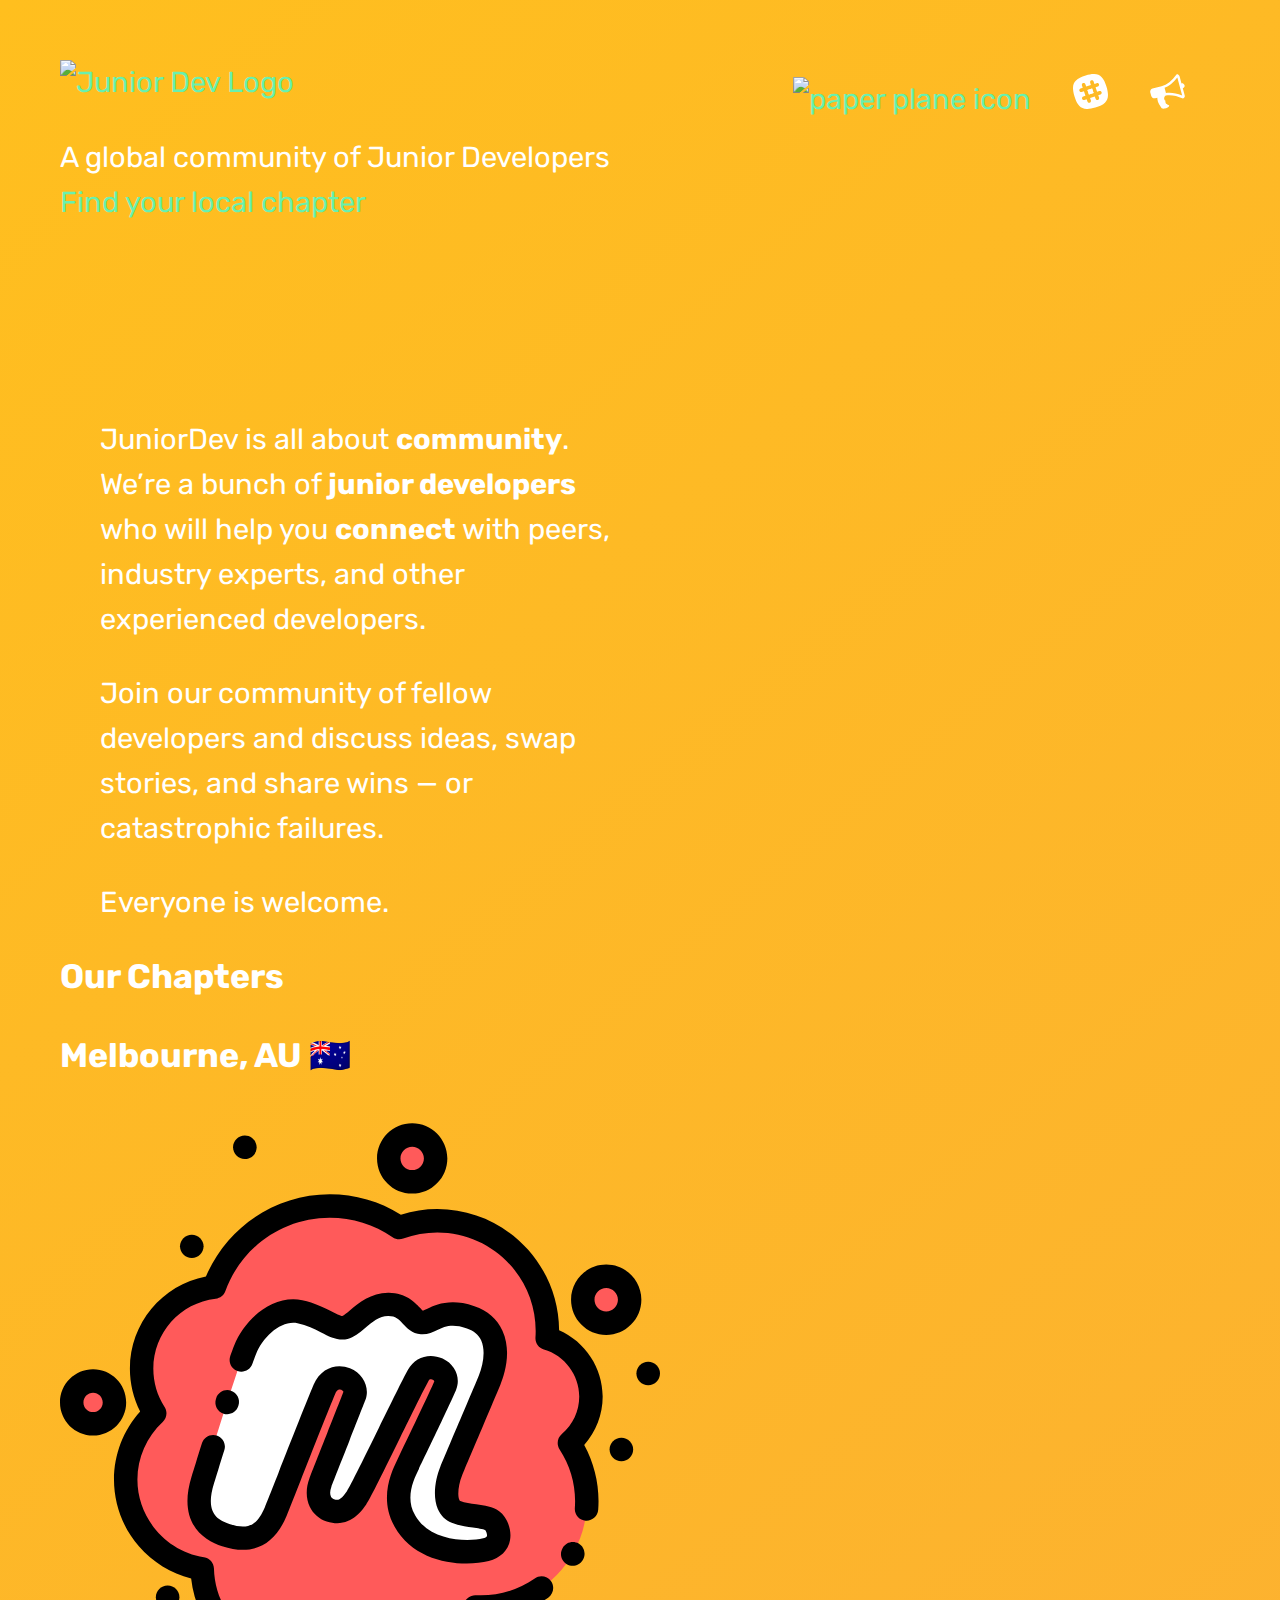
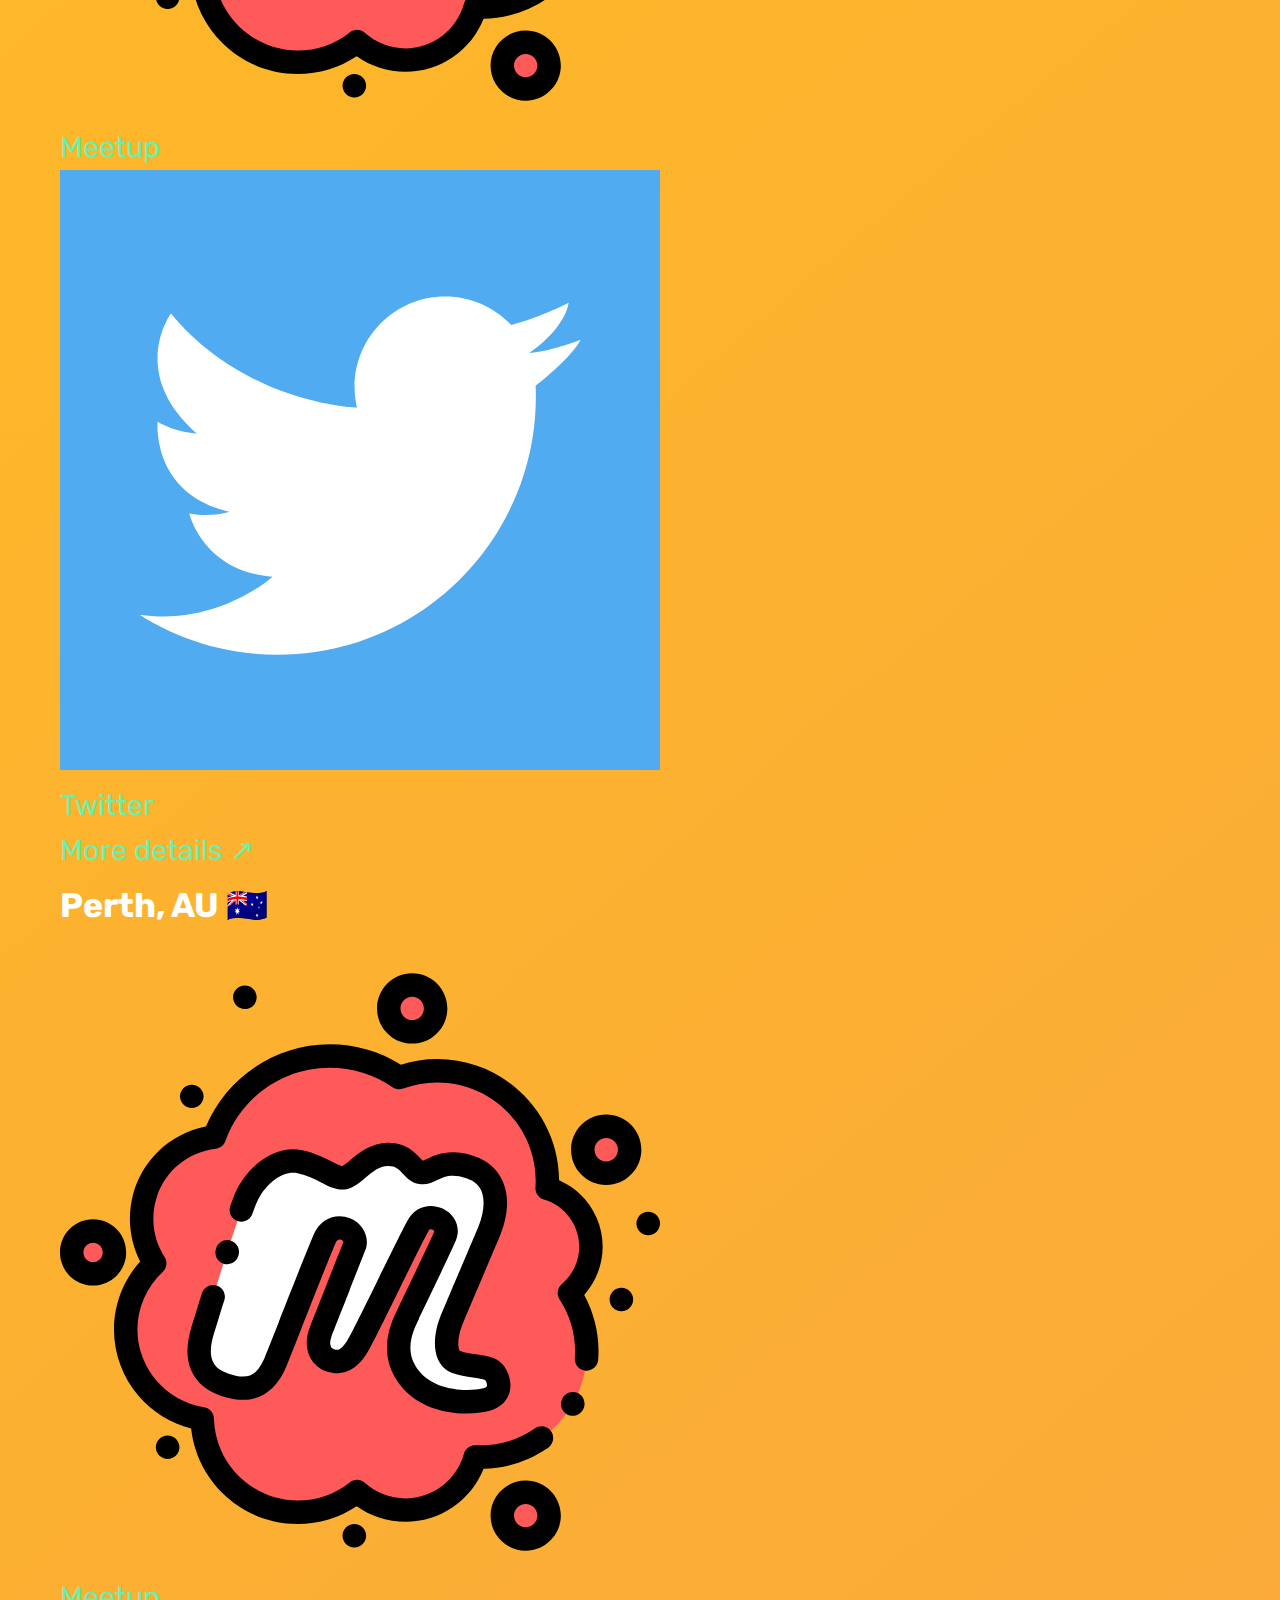
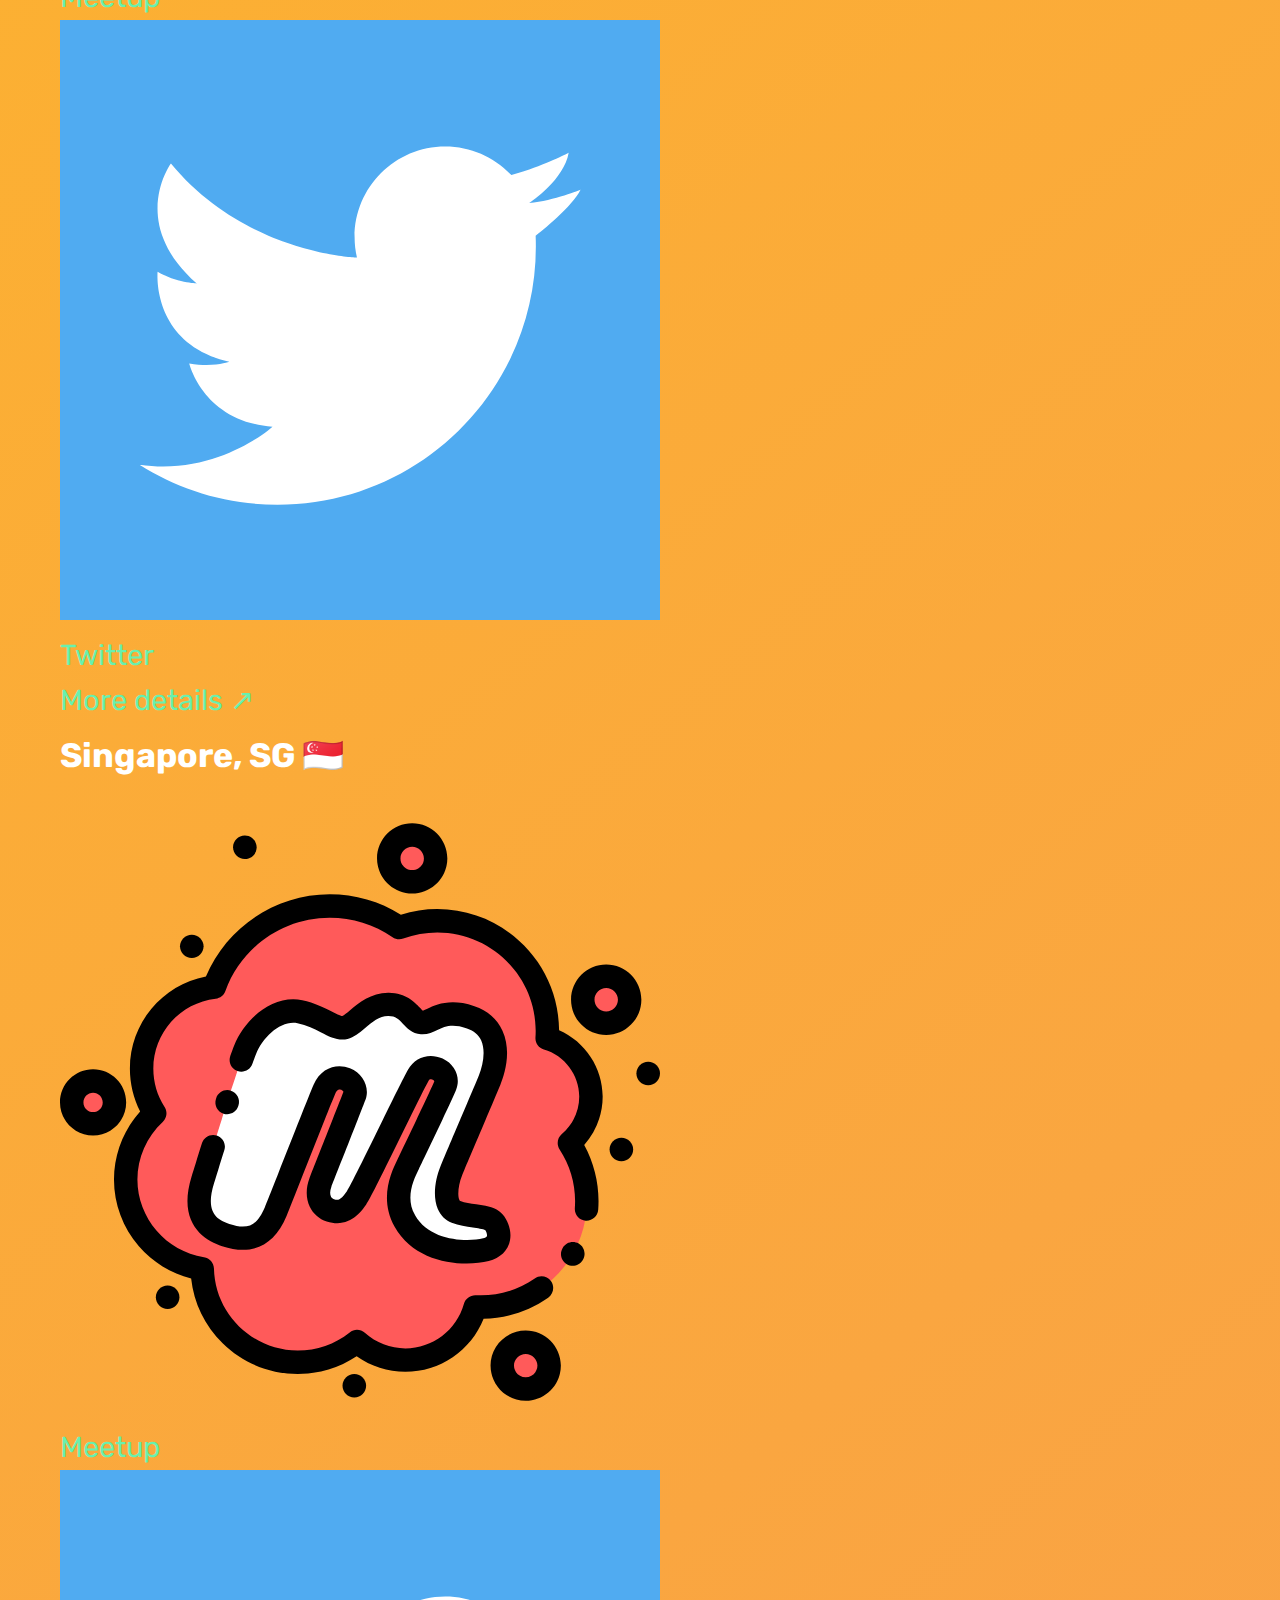
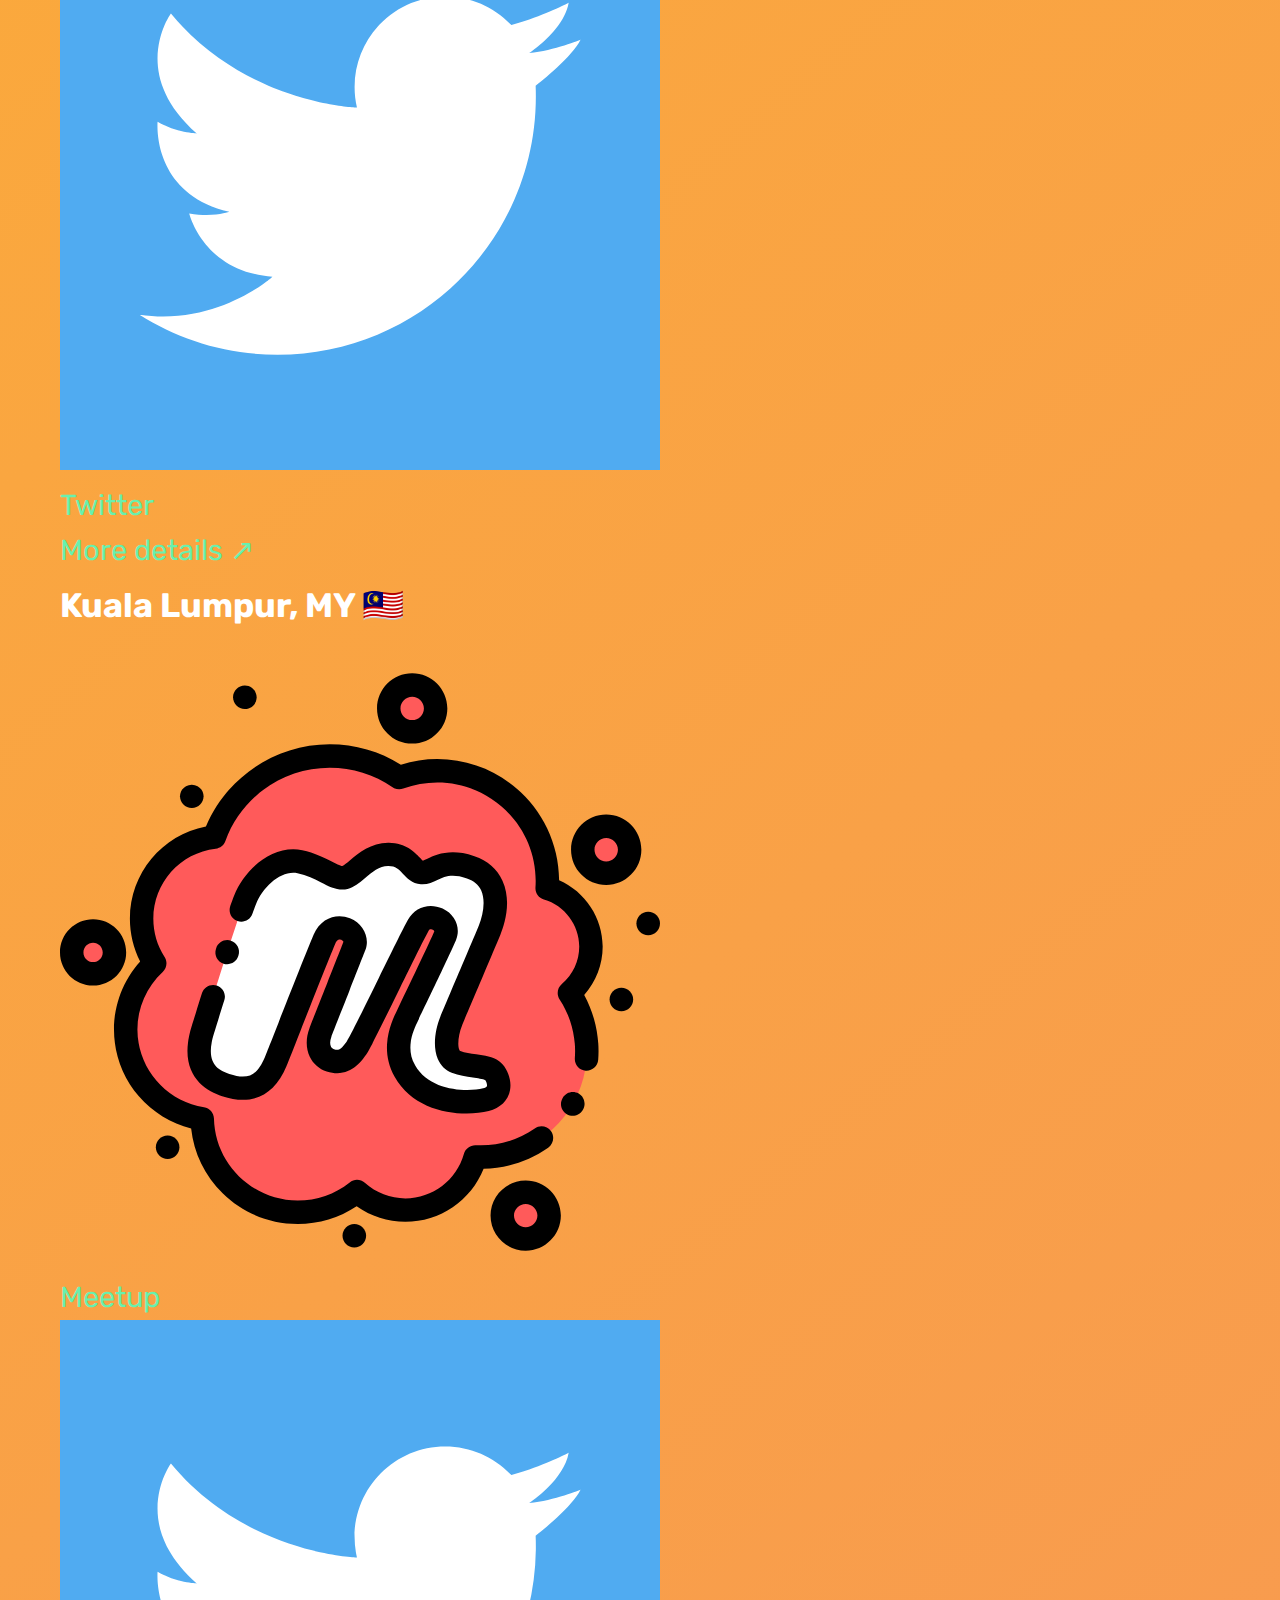
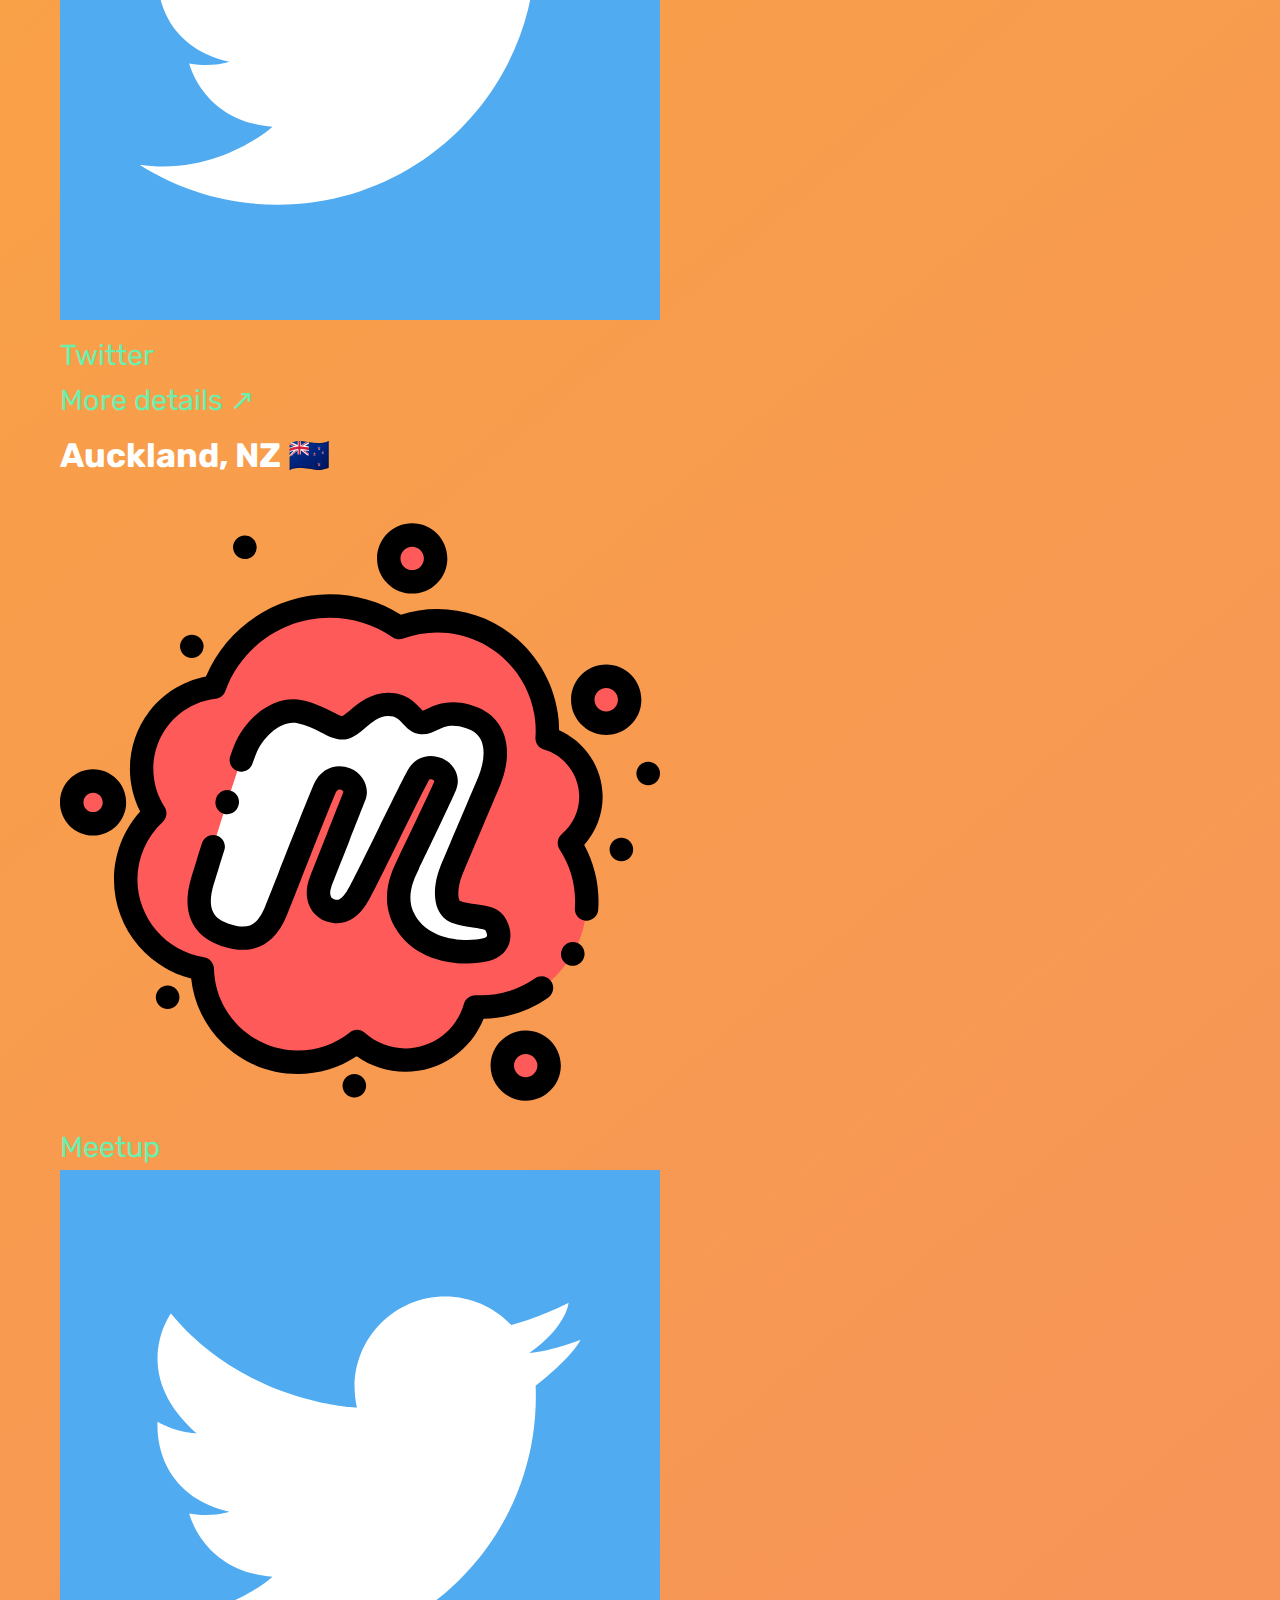
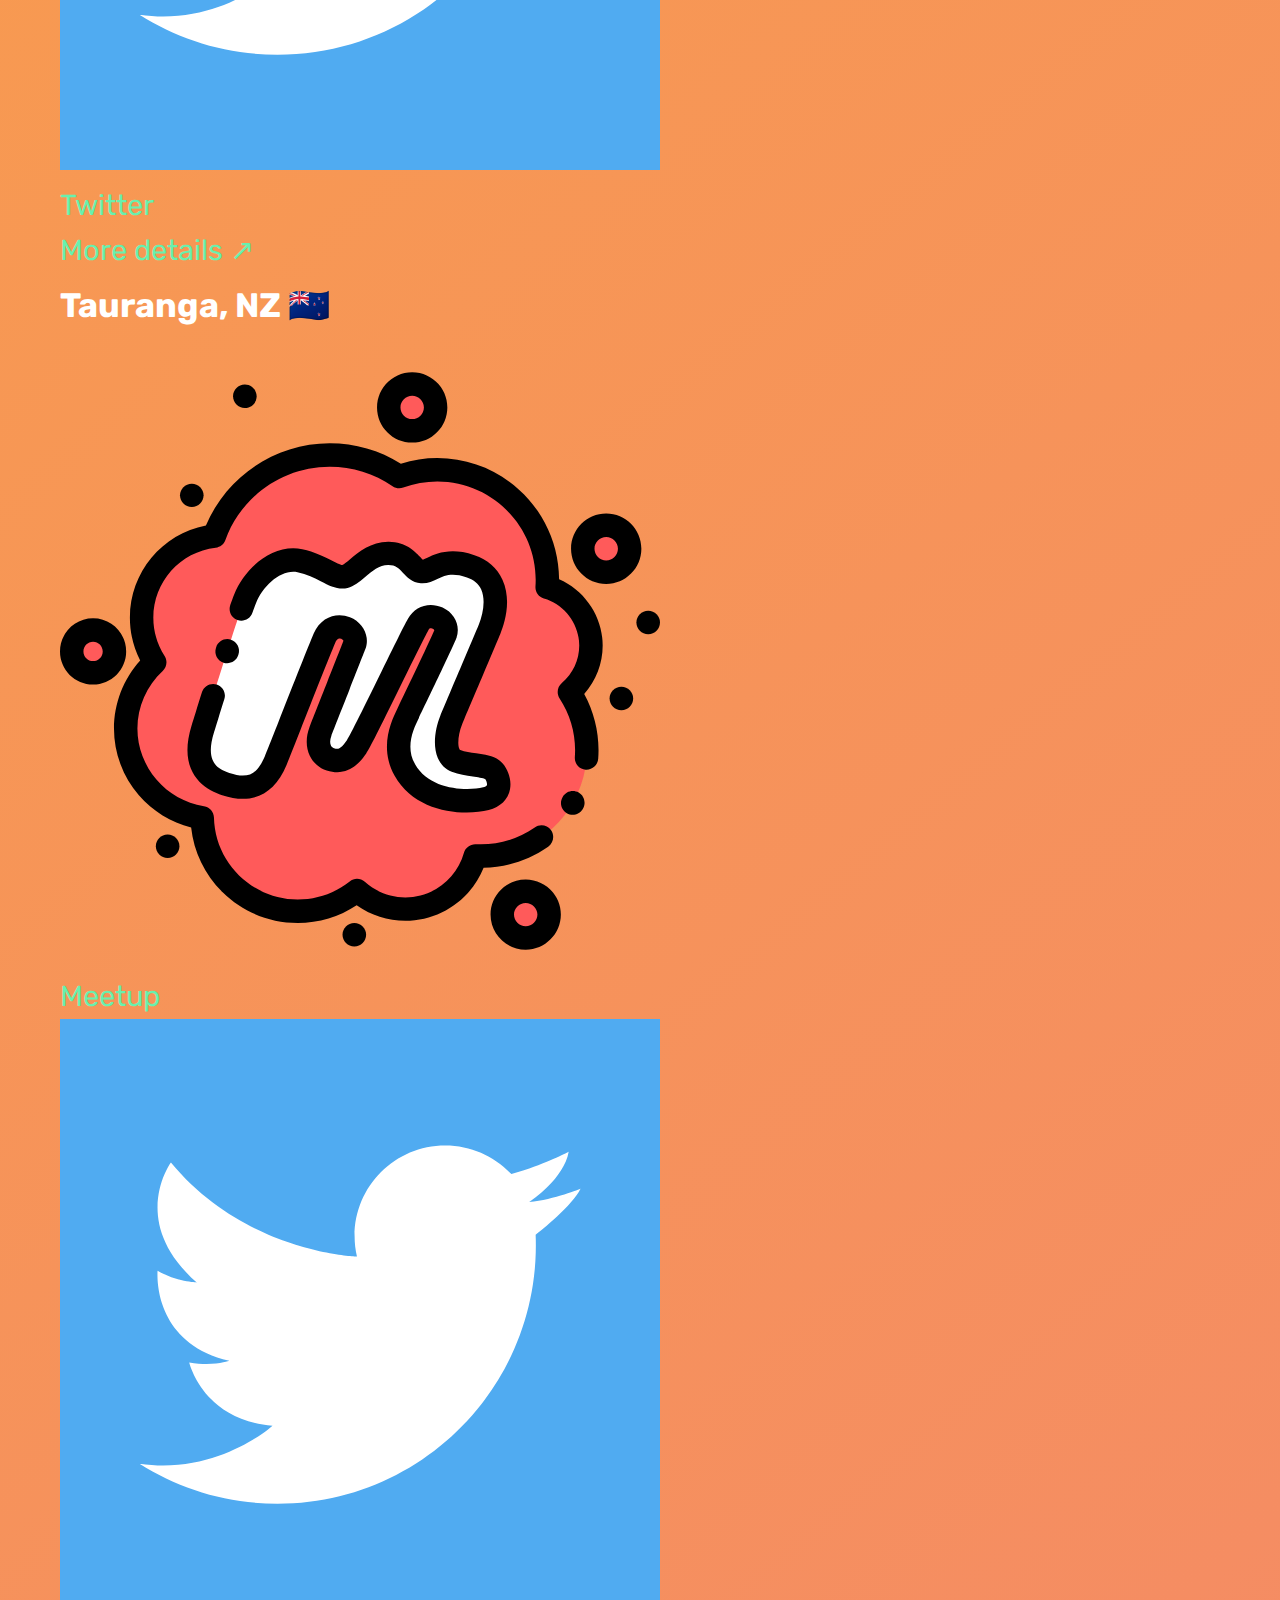
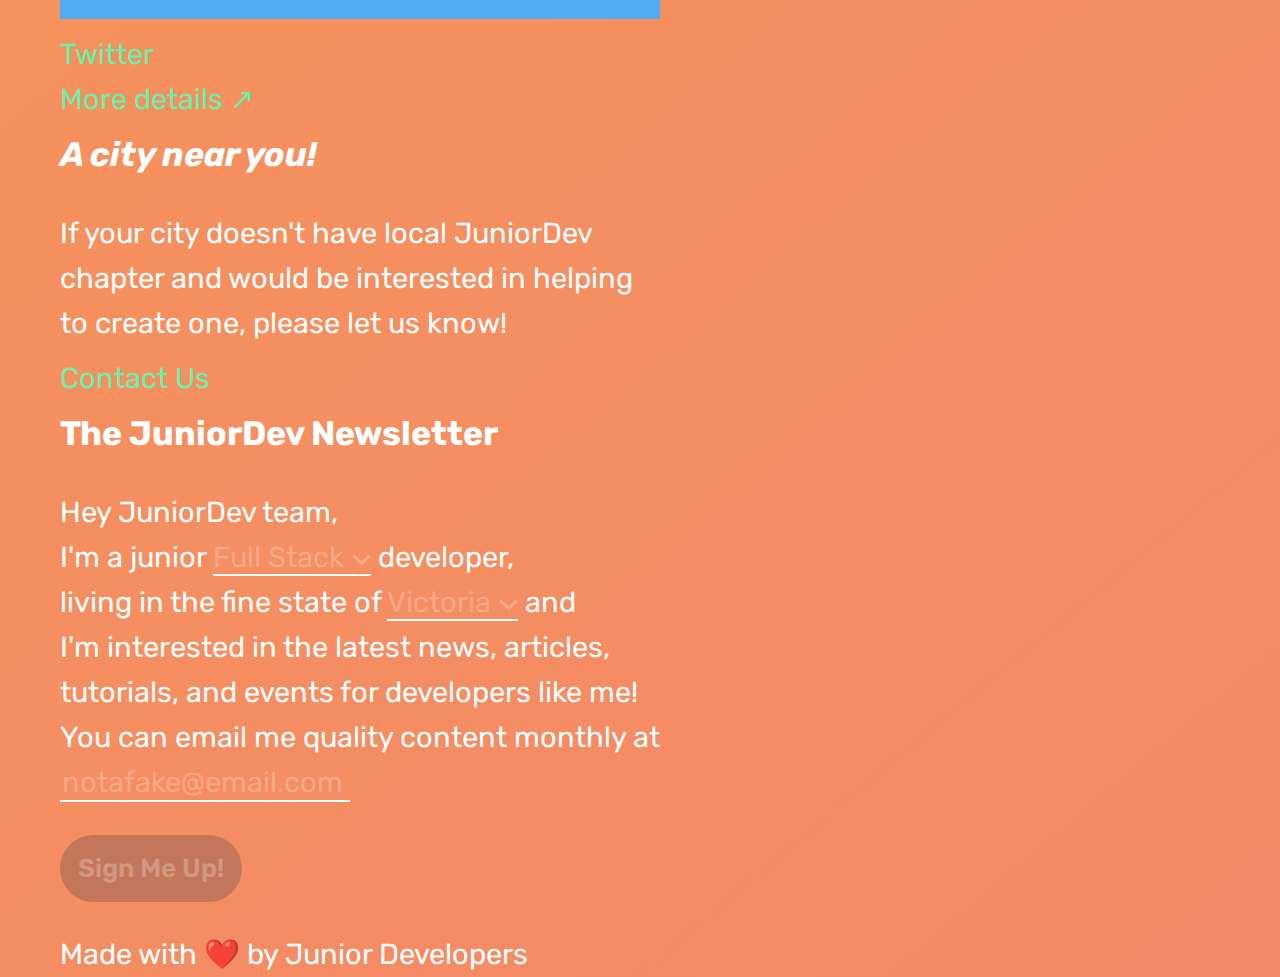
==== index.html @ f5470d18 "Merge pull request #89 from netamateur/master" ====
<!DOCTYPE html>
<html>
  <head>
    <meta charset="utf-8" />
    <title>Junior Dev</title>
    <meta
      content="width=device-width, initial-scale=1.0, maximum-scale=1.0, user-scalable=0"
      name="viewport"
    />
    <link
      rel="stylesheet"
      href="./styles.css"
      media="screen"
      title="no title"
    />
    <script
      src="https://code.jquery.com/jquery-3.1.1.slim.min.js"
      integrity="sha256-/SIrNqv8h6QGKDuNoLGA4iret+kyesCkHGzVUUV0shc="
      crossorigin="anonymous"
    ></script>
    <link
      href="https://fonts.googleapis.com/css?family=Rubik"
      rel="stylesheet"
    />
    <link rel="icon" href="images/favicon.png" />
  </head>

  <body>
    <button class="hamburger" type="button">
      <span class="hamburgerBox">
        <span class="hamburgerInner"></span>
      </span>
    </button>
    <div class="navBackground"></div>

    <nav>
      <ul>
        <li>
          <a href="#newsletter"
            ><img
              class="navIcon"
              id="newsletterIcon"
              src="images/plane.svg"
              alt="paper plane icon"
            /><span class="navText">Sign up to our Newsletter</span></a
          >
        </li>
        <li>
          <a href="http://juniordevcommunity.herokuapp.com" target="_blank"
            ><img
              class="navIcon"
              id="slackIcon"
              src="images/slack.svg"
              alt="slack icon"
            /><span class="navText">Join our Slack</span></a
          >
        </li>
        <li>
          <a href="http://bit.ly/JDSpeakers" target="_blank"
            ><img
              class="navIcon"
              id="speakerIcon"
              src="images/speaker-v2.svg"
              alt="speaker icon"
            /><span class="navText">Become a Speaker</span></a
          >
        </li>
      </ul>
    </nav>

    <div class="container">
      <a href="/index.html">
        <img id="jd-logo" src="images/logo_primary.svg" alt="Junior Dev Logo" />
      </a>
      <div class="container-content">
        <div class="hero">
          <div class="hero-item">
            <div class="highlight">
              <span>A global community of Junior Developers</span>
            </div>
            <a class="button" href="#chapters">Find your local chapter</a>
          </div>
          <div class="hero-item">
            <div class="embed-container">
              <iframe
                src="https://www.youtube.com/embed/CYsR783h2I0"
                frameborder="0"
                allow="accelerometer; autoplay; encrypted-media; gyroscope; picture-in-picture"
                allowfullscreen
              ></iframe>
            </div>
          </div>
        </div>
        <div class="quote">
          <blockquote>
            JuniorDev is all about <b>community</b>. We’re a bunch of
            <b>junior developers</b> who will help you <b>connect</b> with
            peers, industry experts, and other experienced developers.
          </blockquote>
          <blockquote>
            Join our community of fellow developers and discuss ideas, swap
            stories, and share wins — or catastrophic failures.
          </blockquote>
          <blockquote>Everyone is welcome.</blockquote>
        </div>
        <h3 id="chapters">Our Chapters</h3>
        <div class="cards">
          <div class="card">
            <div class="header">
              <h3>Melbourne, AU 🇦🇺</h3>
            </div>
            <div class="links">
              <div>
                <a
                  href="https://www.meetup.com/en-AU/Junior-Developers-Melbourne"
                  target="_blank"
                  ><img
                    class="icon"
                    src="images/meetup.svg"
                    alt="meetup icon"
                  /><span>Meetup</span></a
                >
              </div>
              <div>
                <a href="https://twitter.com/juniordev_io" target="_blank"
                  ><img
                    class="icon"
                    src="images/twitter.svg"
                    alt="twitter icon"
                  /><span>Twitter</span></a
                >
              </div>
            </div>
            <div class="footer">
              <a href="https://www.meetup.com/en-AU/Junior-Developers-Melbourne"
                ><span>More details &#8599;</span></a
              >
            </div>
          </div>
          <div class="card">
            <div class="header">
              <h3>Perth, AU 🇦🇺</h3>
            </div>
            <div class="links">
              <div>
                <a
                  href="https://www.meetup.com/en-AU/Junior-Developers-Perth/"
                  target="_blank"
                  ><img
                    class="icon"
                    src="images/meetup.svg"
                    alt="meetup icon"
                  /><span>Meetup</span></a
                >
              </div>
              <div>
                <a href="https://twitter.com/juniordev_io" target="_blank"
                  ><img
                    class="icon"
                    src="images/twitter.svg"
                    alt="twitter icon"
                  /><span>Twitter</span></a
                >
              </div>
            </div>
            <div class="footer">
              <a href="https://www.meetup.com/en-AU/Junior-Developers-Perth/"
                ><span>More details &#8599;</span></a
              >
            </div>
          </div>

          <div class="card">
            <div class="header">
              <h3>Singapore, SG 🇸🇬</h3>
            </div>
            <div class="links">
              <div>
                <a
                  href="https://www.meetup.com/en-AU/Junior-Developers-Singapore/"
                  target="_blank"
                  ><img
                    class="icon"
                    src="images/meetup.svg"
                    alt="meetup icon"
                  /><span>Meetup</span></a
                >
              </div>
              <div>
                <a href="https://twitter.com/juniordevsg" target="_blank"
                  ><img
                    class="icon"
                    src="images/twitter.svg"
                    alt="twitter icon"
                  /><span>Twitter</span></a
                >
              </div>
            </div>
            <div class="footer">
              <a href="https://juniordev.sg"
                ><span>More details &#8599;</span></a
              >
            </div>
          </div>
          <div class="card">
            <div class="header">
              <h3>Kuala Lumpur, MY 🇲🇾</h3>
            </div>
            <div class="links">
              <div>
                <a
                  href="https://www.meetup.com/en-AU/Junior-Developers-Malaysia/"
                  target="_blank"
                  ><img
                    class="icon"
                    src="images/meetup.svg"
                    alt="meetup icon"
                  /><span>Meetup</span></a
                >
              </div>
              <div>
                <a href="https://twitter.com/juniordevmy" target="_blank"
                  ><img
                    class="icon"
                    src="images/twitter.svg"
                    alt="twitter icon"
                  /><span>Twitter</span></a
                >
              </div>
            </div>
            <div class="footer">
              <a href="https://www.meetup.com/en-AU/Junior-Developers-Malaysia/"
                ><span>More details &#8599;</span></a
              >
            </div>
          </div>
          <div class="card">
            <div class="header">
              <h3>Auckland, NZ 🇳🇿</h3>
            </div>
            <div class="links">
              <div>
                <a
                  href="https://www.meetup.com/en-AU/JuniorDev-Auckland/"
                  target="_blank"
                  ><img
                    class="icon"
                    src="images/meetup.svg"
                    alt="meetup icon"
                  /><span>Meetup</span></a
                >
              </div>
              <div>
                <a href="https://twitter.com/JuniorDevNZ" target="_blank"
                  ><img
                    class="icon"
                    src="images/twitter.svg"
                    alt="twitter icon"
                  /><span>Twitter</span></a
                >
              </div>
            </div>
            <div class="footer">
              <a href="https://www.meetup.com/en-AU/JuniorDev-Auckland/"
                ><span>More details &#8599;</span></a
              >
            </div>
          </div>
          <div class="card">
            <div class="header">
              <h3>Tauranga, NZ 🇳🇿</h3>
            </div>
            <div class="links">
              <div>
                <a
                  href="https://www.meetup.com/en-AU/JuniorDev-Tauranga/"
                  target="_blank"
                  ><img
                    class="icon"
                    src="images/meetup.svg"
                    alt="meetup icon"
                  /><span>Meetup</span></a
                >
              </div>
              <div>
                <a href="https://twitter.com/juniorDevTGA" target="_blank"
                  ><img
                    class="icon"
                    src="images/twitter.svg"
                    alt="twitter icon"
                  /><span>Twitter</span></a
                >
              </div>
            </div>
            <div class="footer">
              <a href="https://jdtga.dev"><span>More details &#8599;</span></a>
            </div>
          </div>
          <div class="card yourchapter">
            <div class="header">
              <h3><i>A city near you!</i></h3>
            </div>
            <div>
              <p>
                If your city doesn't have local JuniorDev chapter and would be
                interested in helping to create one, please let us know!
              </p>
            </div>
            <div class="footer">
              <a href="mailto:hello@juniordev.io"><span>Contact Us</span></a>
            </div>
          </div>
        </div>
        <h3 id="newsletter">The JuniorDev Newsletter</h3>
        <!-- Begin MailChimp Signup Form -->
        <div id="mc_embed_signup">
          <form
            action="//juniordev.us14.list-manage.com/subscribe/post?u=888d9087b25cae4ae5665fdca&amp;id=924b5e3a48"
            method="post"
            id="mc-embedded-subscribe-form"
            name="mc-embedded-subscribe-form"
            class="validate"
            target="_blank"
            novalidate
          >
            <div id="mc_embed_signup_scroll">
              <div class="jd-block">
                <span class="mc-field-group jd-block">
                  <label for="mce-group[1331]" class="jd-greeting"
                    >Hey JuniorDev team,</label
                  >
                  <span class="jd-block"
                    >I'm a junior
                    <span class="jd-input-container">
                      <span class="jd-input-value type">
                        Full Stack <span class="jd-chevron"></span>
                      </span>
                      <span
                        class="jd-select-contents hidden visuallyHidden hiddenFlag type-contents"
                      >
                        <span data-val="512" class="jd-type-item"
                          >Full Stack</span
                        >
                        <span data-val="1024" class="jd-type-item"
                          >Front End</span
                        >
                        <span data-val="2048" class="jd-type-item"
                          >Back End</span
                        >
                      </span>
                    </span>
                    developer,
                  </span>
                  <select
                    name="group[1331]"
                    class="REQ_CSS jd-type-select"
                    id="mce-group[1331]"
                  >
                    <option value=""></option>
                    <option value="512">Full Stack</option>
                    <option value="1024">Front End</option>
                    <option value="2048">Back End</option>
                  </select>
                </span>
                <span class="mc-field-group jd-block">
                  <label for="mce-group[1327]"
                    >living in the fine state of
                  </label>
                  <span class="jd-input-container">
                    <span class="jd-input-value location">
                      Victoria <span class="jd-chevron"></span>
                    </span>
                    <span
                      class="jd-select-contents hidden visuallyHidden hiddenFlag location-contents"
                    >
                      <span data-val="1" class="jd-lives-item">Victoria</span>
                      <span data-val="2" class="jd-lives-item"
                        >New South Wales</span
                      >
                      <span data-val="4" class="jd-lives-item"
                        >South Australia</span
                      >
                      <span data-val="8" class="jd-lives-item">Queensland</span>
                      <span data-val="16" class="jd-lives-item"
                        >Western Australia</span
                      >
                      <span data-val="32" class="jd-lives-item">Tasmania</span>
                      <span data-val="64" class="jd-lives-item"
                        >Northern Territory</span
                      >
                      <span data-val="128" class="jd-lives-item"
                        >Australian Capital Territory</span
                      >
                      <span data-val="256" class="jd-lives-item"
                        >Rest Of World</span
                      >
                    </span>
                    and
                  </span>
                  <select
                    name="group[1327]"
                    class="REQ_CSS jd-lives-select"
                    id="mce-group[1327]"
                  >
                    <option value=""></option>
                    <option value="1">Victoria</option>
                    <option value="2">New South Wales</option>
                    <option value="4">South Australia</option>
                    <option value="8">Queensland</option>
                    <option value="16">Western Australia</option>
                    <option value="32">Tasmania</option>
                    <option value="64">Northern Territory</option>
                    <option value="128">Australian Capital Territory</option>
                    <option value="256">Rest Of World</option>
                  </select>
                </span>
              </div>
              <div class="mc-field-group jd-block">
                <label for="mce-EMAIL"
                  >I'm interested in the latest news, articles, tutorials, and
                  events for developers like me! You can email me quality
                  content monthly at
                </label>
                <input
                  type="email"
                  placeholder="notafake@email.com"
                  value=""
                  name="EMAIL"
                  class="required email"
                  id="mce-EMAIL"
                />
              </div>
              <div id="mce-responses" class="clear">
                <div
                  class="response"
                  id="mce-error-response"
                  style="display: none;"
                ></div>
                <div
                  class="response"
                  id="mce-success-response"
                  style="display: none;"
                ></div>
              </div>
              <!-- real people should not fill this in and expect good things - do not remove this or risk form bot signups-->
              <div
                style="position: absolute; left: -5000px;"
                aria-hidden="true"
              >
                <input
                  type="text"
                  name="b_888d9087b25cae4ae5665fdca_924b5e3a48"
                  tabindex="-1"
                  value=""
                />
              </div>
              <div class="clear">
                <input
                  disabled
                  type="submit"
                  value="Sign Me Up!"
                  name="subscribe"
                  id="mc-embedded-subscribe"
                  class="button jd-submit-button jd-submit-button--disabled"
                />
              </div>
            </div>
          </form>
        </div>
        <div class="bottom">
          <p>Made with ❤️ by Junior Developers</p>
        </div>
      </div>
    </div>

    <script type="text/javascript">
      var resizeTimer;
      $(window).on("resize", function (event) {
        //while resizing
        clearTimeout(resizeTimer);
        $("nav").addClass("noTransition");

        resizeTimer = setTimeout(function () {
          //after resizing
          $("nav").removeClass("noTransition");
        }, 250);
      });

      $(".hamburger").click(function () {
        $(this).toggleClass("isActive");

        if ($(this).hasClass("isActive")) {
          $(".navBackground").addClass("isActive");
          $("nav").addClass("isActive");
          $("body").addClass("scrollLock");
        } else {
          $(".navBackground").removeClass("isActive");
          $("nav").removeClass("isActive");
          setTimeout(function () {
            $("body").removeClass("scrollLock");
          }, 300);
        }
      });
      $(".jd-input-value").click(function (event) {
        event.stopPropagation();
        $(".jd-chevron").removeClass("jd-chevron--rotate");
        $(this).find(".jd-chevron").addClass("jd-chevron--rotate");

        var cl = this.classList;
        if (cl.contains("type")) {
          var element = $(".location-contents")[0];
        } else {
          var element = $(".type-contents")[0];
        }
        hide(element);

        var targetSelect = $(this).siblings()[0];
        if (
          /Android|webOS|iPhone|iPad|iPod|BlackBerry|IEMobile|Opera Mini/i.test(
            navigator.userAgent
          )
        ) {
          console.log("mobile");
          var top = $(this).position().top + 45;
          $(targetSelect).css("top", top + "px");
        }
        show(targetSelect);
      });

      $(".jd-input-value").hover(
        function () {
          $(this).find(".jd-chevron").addClass("jd-chevron--scale");
        },
        function () {
          $(this).find(".jd-chevron").removeClass("jd-chevron--scale");
        }
      );

      function hide(s) {
        if (!s.classList.contains("hiddenFlag")) {
          s.classList.add("hiddenFlag");
          s.classList.add("visuallyHidden");
          s.classList.remove("moveDown");
          setTimeout(function () {
            s.classList.add("hidden");
          }, 200);
        }
      }

      function show(s) {
        if (s.classList.contains("hiddenFlag")) {
          s.classList.remove("hiddenFlag");
          s.classList.remove("hidden");
          setTimeout(function () {
            s.classList.remove("visuallyHidden");
            s.classList.add("moveDown");
          }, 200);
        }
      }

      $(".jd-lives-item").click(
        { dropDownSelector: ".jd-lives-select" },
        selectItem
      );
      $(".jd-type-item").click(
        { dropDownSelector: ".jd-type-select" },
        selectItem
      );

      function selectItem(event) {
        event.stopPropagation();
        var value = $(this).attr("data-val");
        $(event.data.dropDownSelector).val(value);
        var parent = $(this).parent()[0];
        hide(parent);
        var inputValue = $(this).parent().siblings();
        $(inputValue).text($(this).text());
        $(inputValue).css("color", "#69f0ae");
      }

      //Hide the menus if visible
      $("html").click(function () {
        var contents = $(".jd-select-contents");
        for (var i = 0; i < contents.length; i++) {
          var element = contents[i];
          hide(element);
        }
        $(".jd-chevron").removeClass("jd-chevron--rotate");
      });

      $(".button").submit(function (event) {
        event.stopPropagation();
      });

      $("#mce-EMAIL").keyup(function () {
        var emailRegEx = /^(([^<>()\[\]\.,;:\s@\"]+(\.[^<>()\[\]\.,;:\s@\"]+)*)|(\".+\"))@(([^<>()[\]\.,;:\s@\"]+\.)+[^<>()[\]\.,;:\s@\"]{2,})$/i;
        if (emailRegEx.test($("#mce-EMAIL").val())) {
          $("#mc-embedded-subscribe").removeClass("jd-submit-button--disabled");
          $("#mc-embedded-subscribe").addClass("jd-submit-button--enabled");
          $("#mc-embedded-subscribe").prop("disabled", false);
        } else {
          if (
            $("#mc-embedded-subscribe").hasClass("jd-submit-button--enabled")
          ) {
            $("#mc-embedded-subscribe").addClass("jd-submit-button--disabled");
            $("#mc-embedded-subscribe").removeClass(
              "jd-submit-button--enabled"
            );
            $("#mc-embedded-subscribe").prop("disabled", true);
          }
        }
      });

      // GA code
      (function (i, s, o, g, r, a, m) {
        i["GoogleAnalyticsObject"] = r;
        (i[r] =
          i[r] ||
          function () {
            (i[r].q = i[r].q || []).push(arguments);
          }),
          (i[r].l = 1 * new Date());
        (a = s.createElement(o)), (m = s.getElementsByTagName(o)[0]);
        a.async = 1;
        a.src = g;
        m.parentNode.insertBefore(a, m);
      })(
        window,
        document,
        "script",
        "https://www.google-analytics.com/analytics.js",
        "ga"
      );

      ga("create", "UA-86481460-1", "auto");
      ga("send", "pageview");
    </script>
  </body>
</html>
---- styles.css ----
html, body {
  height: 100%;
  font-family: 'Rubik', sans-serif;
  -webkit-font-smoothing: antialiased;
  color: #FFFFFF;
  margin: 0;
  font-size: 22px;
  line-height: 38px;
  }

  a {
    color: #69F0AE;
    text-decoration: none;
  }

  h3 {
    margin-top: 10px;
  }

  p {
    margin-top: 0;
    margin-bottom: 10px;
  }

.noTransition {
  transition: none !important;
}

body.scrollLock {
  position: absolute;
  left: 0;
  right: 0;
  top: 0;
  bottom: 0;
  overflow: hidden;
}


.container {
  background: linear-gradient(140deg, #ffbf1e, #de1aff, #25f18d);
  background-size: 600% 600%;
  min-width: 100%;
  min-height: 100%;
  -webkit-animation: GradientBackground 49s ease infinite;
  -moz-animation: GradientBackground 49s ease infinite;
  -o-animation: GradientBackground 49s ease infinite;
  animation: GradientBackground 49s ease infinite;
}

img.navIcon {
  width: 30px;
}

.navIcon#meetupIcon{
  transform: scale(1.2);
}
span.navText {
  box-sizing: border-box;
  font-size: 1em;
  padding-left: 15px;
  transform: translateY(15%);
  
  display: inline-block;
  overflow: hidden;
  color: #69f0ae;
}

.navBackground {
  width: calc( 170vw + 170vh );
  height: calc( 170vw + 170vh );
  background: #313440;
  border-radius: 100%;
  transform: translateY(-50%) translateX(50%) scale(0);
  transition: transform 0.4s;
  z-index: 50;
}

.navBackground.isActive {
  transform: translateY(-50%) translateX(50%) scale(1);
}

button.hamburger {
  border: none;
  padding: 0;
  cursor: pointer;  
  outline: none;
  
  background: none;
  z-index: 1000;
  transform: translateY(-50%) translateX(50%);
  
}

.navBackground, button.hamburger {
  position: absolute;
  top: 60px;
  right: 60px;
  
}
.hamburgerBox {
  display: block;
  width: 25px;
  height: 25px;
  padding: 15px;
  border-radius: 100px;
  background-color: white;
  transition: transform 0.4s cubic-bezier(0.61,-0.14, 0.41, 1.12);
}
.hamburgerInner {
  top: 50%;
  margin: auto;
  margin-top: -1px;
}

.hamburgerInner, .hamburgerInner::before, .hamburgerInner::after{
  display: block;
  height: 3px;
  width: 25px;
  border-radius: 50px;
  position: absolute;
  background: rgba(222, 26, 255, 1);
  content: '';
  transition: transform 0.4s cubic-bezier(0.61,-0.14, 0.41, 1.12),
              background 0.4s;
}

.hamburgerInner::before { top: 8px; }
.hamburgerInner::after { top: -8px; }

.hamburger.isActive .hamburgerBox {
  transform: rotate(270deg);
} 

.hamburger.isActive .hamburgerInner{
  background: rgba(222, 26, 255, 0);
}

.hamburger.isActive .hamburgerInner::before{
  transform: translateY(-9px) rotate(-45deg);
}
.hamburger.isActive .hamburgerInner::after{
  transform: translateY(7px) rotate(45deg);
}

nav {
  position: absolute;
  top: 0; right: 0; left: 0; bottom: 0;
  background: none;
  z-index: 100;
  display: flex;
  align-items: center;
  justify-content: center;
  visibility: hidden;
  opacity: 0;
  transition: opacity 0.3s, visibility 0s 0.3s;
}

nav.isActive {
  opacity: 1;
  visibility: visible;
  transition: opacity 0.3s, visibility 0s;
}

nav > ul {
  padding: 0;
  display: inline-block;
}

nav > ul > li {
  list-style: none;
  padding: 5px 10px;
}


#jd-logo {
  padding-left: 25px;
  padding-top: 60px;
  padding-bottom: 30px;
  height: 2em;
  width: 200px;
}
@media only screen and (min-width: 600px) {
  #jd-logo {
    width: 250px;
    padding-left: 40px;
  }
}
 
@media only screen and (min-width: 800px) {
  #jd-logo {
    width: 300px;
    padding-left: 60px;
  }
  img.navIcon {
    width: 35px;
  }
  button.hamburger{
    display: none;
  }
  .navBackground {
    display: none;
  }
  nav {
    opacity: 1;
    visibility: visible;
    position: absolute;
    top: 30px;
    right: 70px;
    left: auto;
    bottom: auto;
    background: none;
  }

  span.navText {
    color: white;
    white-space: nowrap;
    font-size: 0.8em;
    max-width: 0;
    transition: max-width 0.4s, opacity 0.4s;
    opacity: 0;
  }

  nav > ul > li:hover span.navText {
    max-width: 300px;
    opacity: 1;
  }

  nav > ul > li {
    display: inline-block;
  }
} 
.jd-block {
  display: block;
}

.jd-greeting {
  display: block;
}

.container-content {
  padding-left: 20px;
  padding-right: 20px;
  max-width: 600px;
}

input[type="text"], input[type="email"] {
  background-color: transparent;
  border: none;
  border-bottom: 2px solid white;
  font-family: 'Rubik', sans-serif;
  -webkit-font-smoothing: antialiased;
  color: rgba(255,255,255,0.25);
  font-size: 22px;
  line-height: 38px;
  height: 26px;
  max-width: 100%;
}

/* text responsiveness */
@media only screen and (min-width: 600px) {
  .container-content {
    padding-left: 42px; 
    padding-right: 42px;
  }
  body, html {
    font-size: 25px;
    line-height: 40px;
  }
  input[type="text"], input[type="email"] {
    line-height: 40px;
    font-size: 25px; 
    height: 28px;
  }
}

@media only screen and (min-width: 800px) {
  .container-content {
    padding-left: 60px;
    padding-right: 60px;
  }
  body, html {
    line-height: 45px;
    font-size: 29px;
  }
  input[type="text"], input[type="email"] {
    line-height: 45px;
    font-size: 29px; 
    height: 32px;
  }
} 

input[type="text"]:focus, input[type="email"]:focus {
  outline: none;
}

select {
  visibility: hidden;
  position: absolute;
  left: -5000px;
}

.jd-chevron {
	border-style: solid;
	border-width: 0 0.13em 0.13em 0;
	content: '';
	display: inline-block;
	height: 0.35em;
	left: 0.15em;
	position: relative;
	top: 15px;
	transform: rotate(45deg);
	vertical-align: top;
	width: 0.35em;
  transition: all .2s ease;
}

.jd-chevron--scale {
  transform: rotate(45deg) scale(1.2);
}

.jd-chevron--rotate {
  transform: rotate(135deg) scale(1.2);
}

.jd-input-container {
  position: relative;
  white-space: nowrap;
}

.jd-input-value {
  border-bottom: 2px solid white;
  color: rgba(255,255,255,0.25);
  cursor: pointer;
  margin-right: .25em;
}

.hidden {
  display: none;
}

.visuallyHidden {
  opacity: 0;
  top: 50px;
}

.moveDown {
  top: 55px;
  height: auto;
  transition: all .4s ease;
}

.jd-select-contents {
  position: absolute;
  left: 0;
  min-width: 250px;
  z-index: 1;
  border-radius: 6px;
  padding: 25px 0;
  background-color: #313440;
  font-size: 16px;
  transition: all .4s ease;
}

.jd-select-contents::before {
  background: #313440;
  position: absolute;
  top: 2px;
  margin: -10px -50px;
  left: 30%;
  transform: rotate(45deg);
  content: '';
  width: 20px;
  border-radius: 4px;
  height: 20px;
}

.jd-select-contents span {
  display: block;
  cursor: pointer;
  padding: 0 15px;
  line-height: 2.2;
  border-left: 0 solid #69f0ae;
  transition: border-left .1s ease;
}

.jd-select-contents span:hover {
  border-left: 4px solid #69f0ae;
  transition: border-left .1s ease;
}

.jd-submit-button {
  margin-top: 30px;
  margin-bottom: 30px;
  font-family: 'Rubik', sans-serif;
  font-size: 26px;
  font-weight: 600;
  -webkit-font-smoothing: antialiased;
  border-radius: 45px;
  border: none;
  padding: 18px;
  transition: all .1s ease;
}

.jd-submit-button--disabled {
  color: rgba(255,255,255,.25);
  background-color: rgba(49,52,64,.25);
}

.jd-submit-button--enabled {
  color: rgba(255,255,255,1);
  background-color: rgba(49,52,64,1);
  cursor: pointer;
}

.jd-submit-button--enabled:hover {
  transform: scale(1.05);
}

input[type="email"] {
  color: #69f0ae;
  width: 286px;
}

input[type="email"]::-webkit-input-placeholder {
  color: rgba(255,255,255,0.25);
}

/*Gradient Background Animation*/

  @-webkit-keyframes GradientBackground {
      0%{background-position:9% 0%}
      50%{background-position:92% 100%}
      100%{background-position:9% 0%}
  }
  @-moz-keyframes AnimationName {
      0%{background-position:9% 0%}
      50%{background-position:92% 100%}
      100%{background-position:9% 0%}
  }
  @-o-keyframes AnimationName {
      0%{background-position:9% 0%}
      50%{background-position:92% 100%}
      100%{background-position:9% 0%}
  }
  @keyframes AnimationName {
      0%{background-position:9% 0%}
      50%{background-position:92% 90%}
      80%{background-position:9% 9%}
  }

/*Responsive Design*/

/* Portrait */

@media only screen
  and (min-device-width: 320px)
  and (max-device-width: 568px)
  and (-webkit-min-device-pixel-ratio: 2)
  and (orientation: portrait) {

  #jd-logo {
    padding-left: 20px;
    height: 1.7em;
  }

  .container-content {
    padding-left: 20px;
  }

  body {
    font-size: 26px;
  }

  .jd-block {
    display: inline;
  }

  .jd-input-container {
    position: inherit;
  }

  .jd-select-contents {
    width: 100%;
    text-align: center;
  }

  .jd-select-contents::before {
    background: transparent;
  }

    /*.container-content {
      padding-left: 60px;
      padding-right: 30px;
      line-height: 95px;
      font-size: 2.3em;
      max-width: 100%;
    }

      #jd-logo {
        padding-bottom: 40px;
        height: 4em;
      }

      .jd-tooltip{
        display: none;
      }

      .jd-select-contents {
        font-size: 30px;
        padding: 25px 10px;
        min-width: 250px;
      }


      input[type="text"], input[type="email"] {
        font-size: 54px;
        -webkit-font-smoothing: antialiased;
      }

      .jd-submit-button {
        margin-top: 30px;
        font-size: 50px;
        border-radius: 55px;
        padding: 28px;
      }*/
}
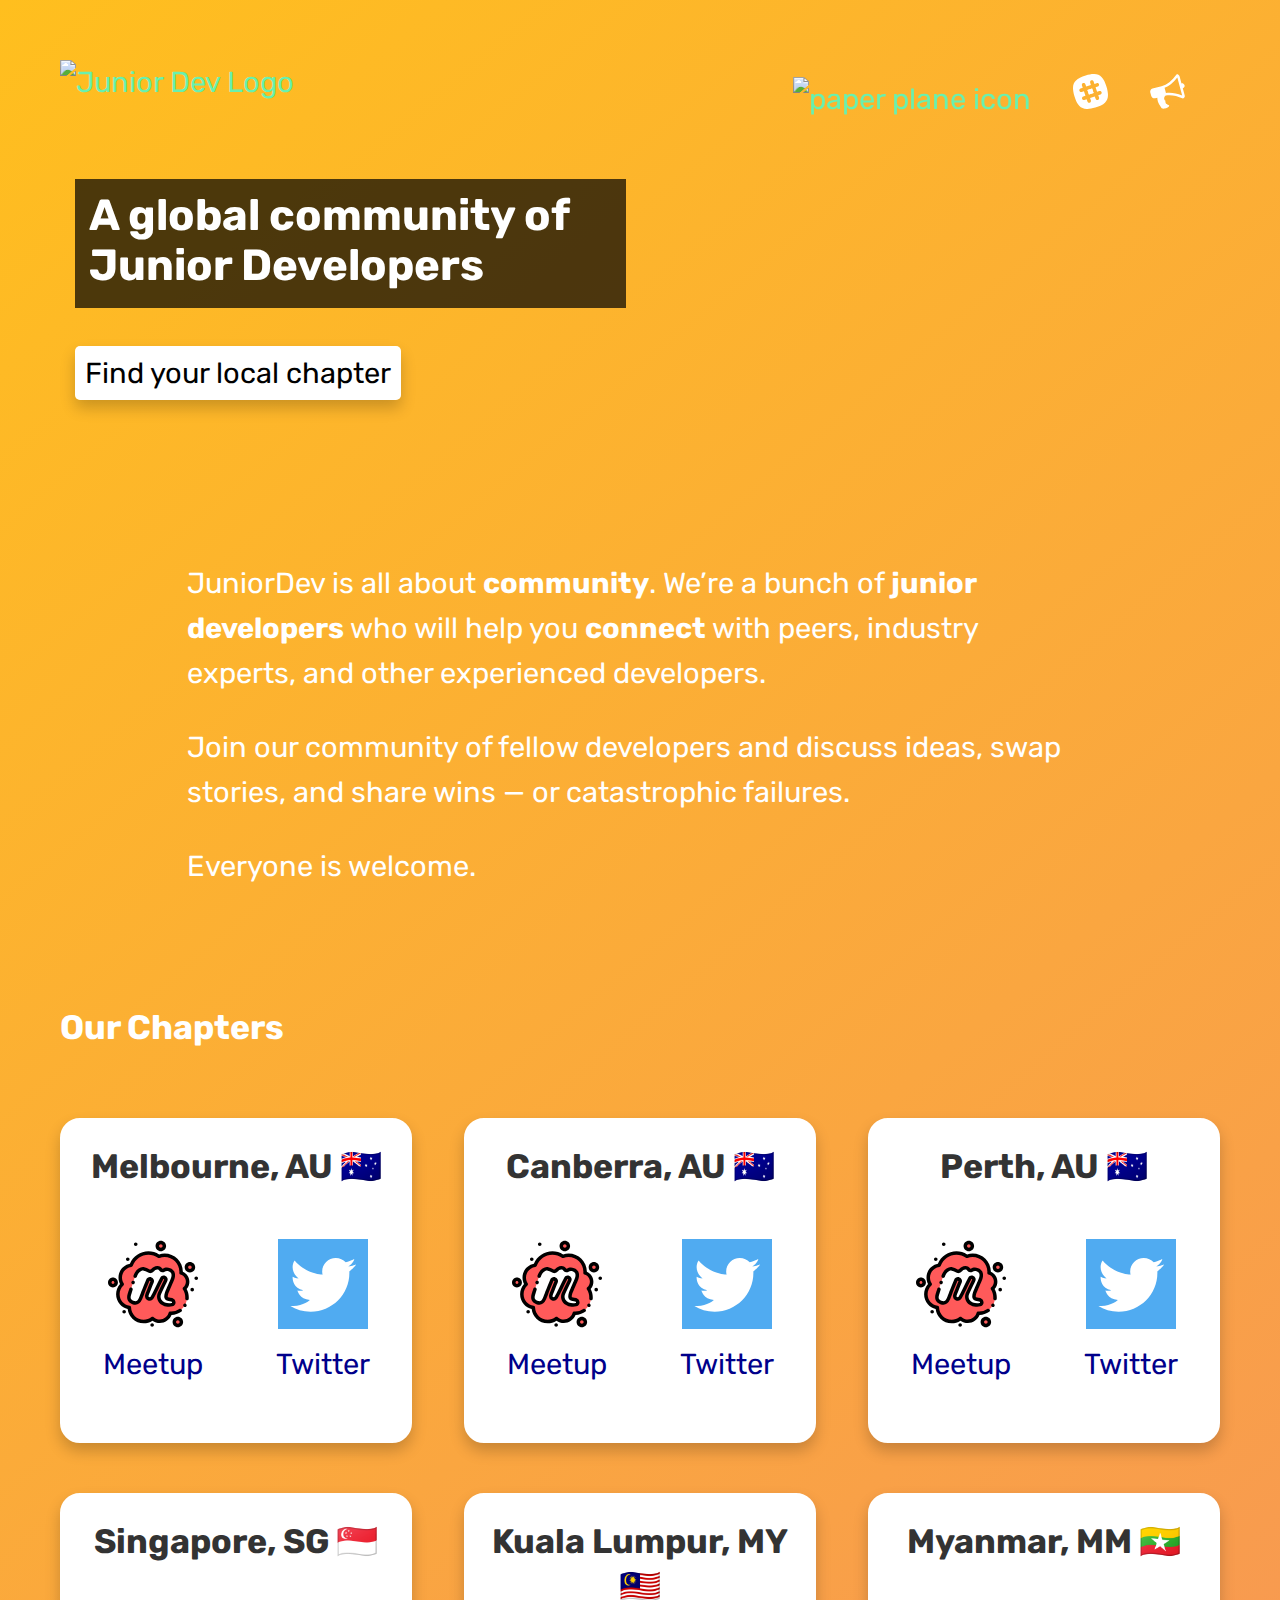
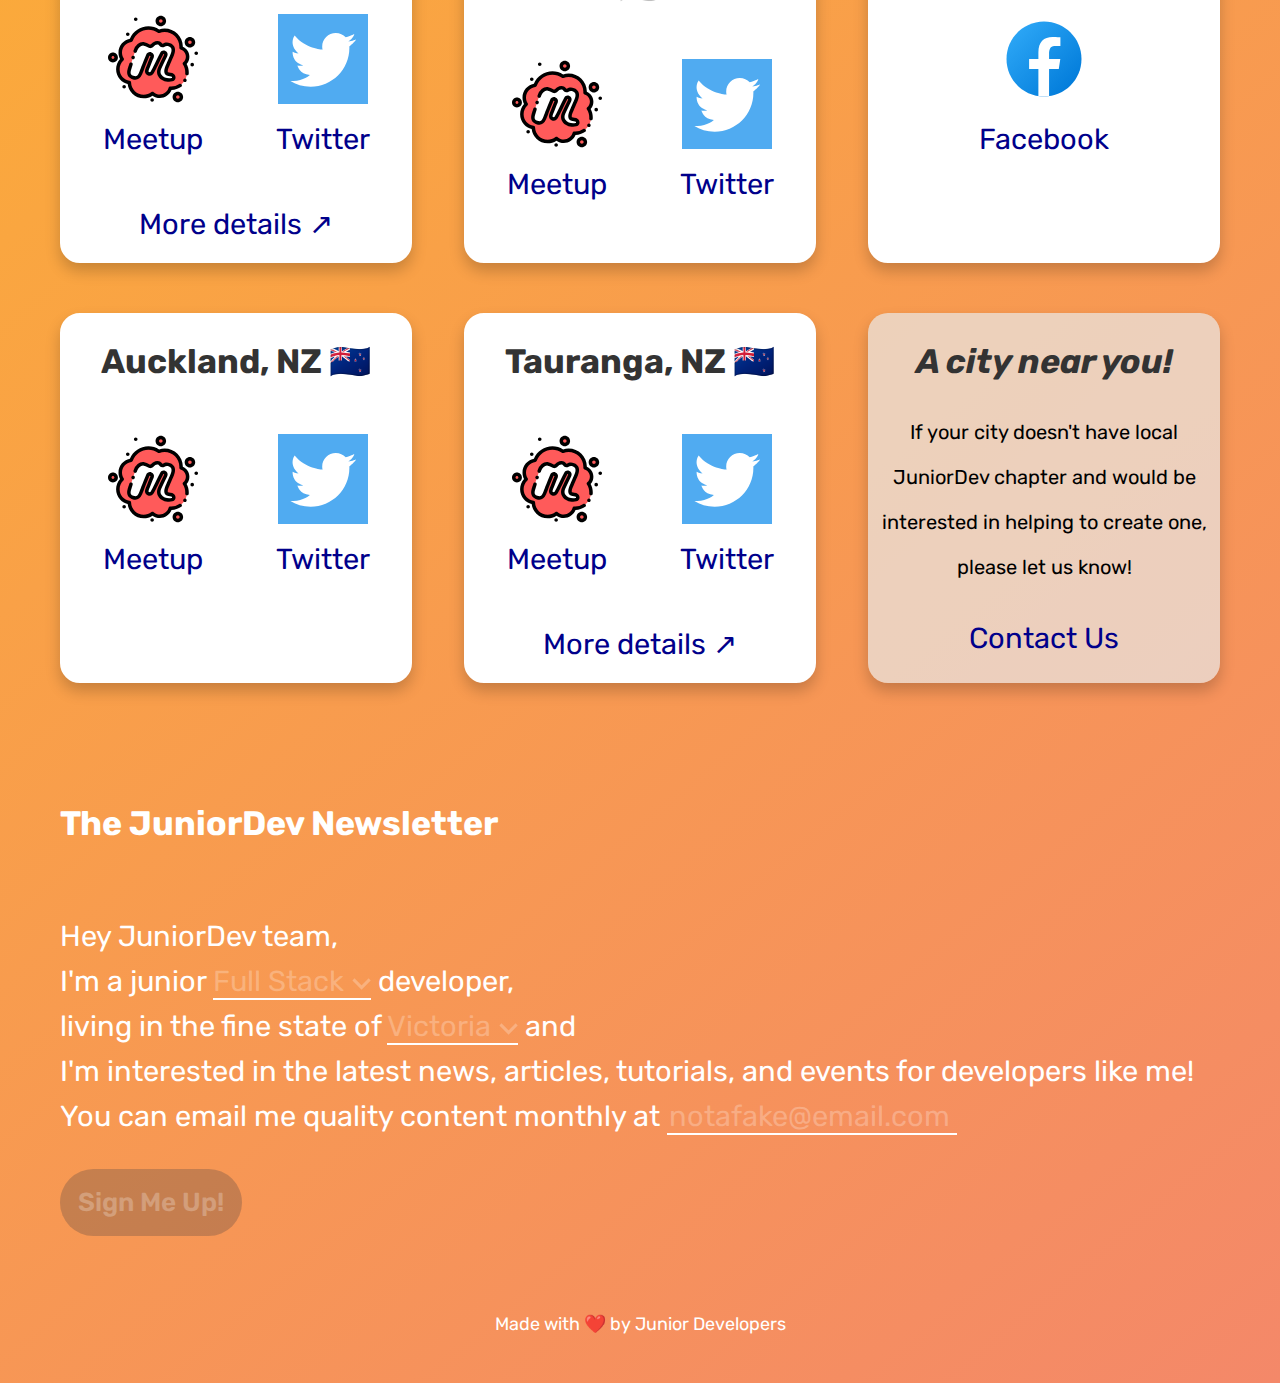
==== commit 644aa91a: "Merge pull request #91 from netamateur/master" ====
--- a/index.html
+++ b/index.html
@@ -132,9 +132,37 @@
               </div>
             </div>
             <div class="footer">
-              <a href="https://www.meetup.com/en-AU/Junior-Developers-Melbourne"
-                ><span>More details &#8599;</span></a
-              >
+
+            </div>
+          </div>
+          <div class="card">
+            <div class="header">
+              <h3>Canberra, AU 🇦🇺</h3>
+            </div>
+            <div class="links">
+              <div>
+                <a
+                  href="https://www.meetup.com/Junior-Developers-Canberra/"
+                  target="_blank"
+                  ><img
+                    class="icon"
+                    src="images/meetup.svg"
+                    alt="meetup icon"
+                  /><span>Meetup</span></a
+                >
+              </div>
+              <div>
+                <a href="https://twitter.com/juniordev_io" target="_blank"
+                  ><img
+                    class="icon"
+                    src="images/twitter.svg"
+                    alt="twitter icon"
+                  /><span>Twitter</span></a
+                >
+              </div>
+            </div>
+            <div class="footer">
+
             </div>
           </div>
           <div class="card">
@@ -164,9 +192,7 @@
               </div>
             </div>
             <div class="footer">
-              <a href="https://www.meetup.com/en-AU/Junior-Developers-Perth/"
-                ><span>More details &#8599;</span></a
-              >
+
             </div>
           </div>
 
@@ -229,11 +255,30 @@
               </div>
             </div>
             <div class="footer">
-              <a href="https://www.meetup.com/en-AU/Junior-Developers-Malaysia/"
-                ><span>More details &#8599;</span></a
-              >
-            </div>
-          </div>
+
+            </div>
+          </div>
+
+          <div class="card">
+            <div class="header">
+              <h3>Myanmar, MM 🇲🇲</h3>
+            </div>
+            <div class="links">
+              <div>
+                <a href="https://www.facebook.com/groups/juniordevmm/" target="_blank"
+                  ><img
+                    class="icon"
+                    src="images/facebook.svg"
+                    alt="facebook icon"
+                  /><br><span>Facebook</span></a
+                >
+              </div>
+            </div>
+            <div class="footer">
+
+            </div>
+          </div>
+
           <div class="card">
             <div class="header">
               <h3>Auckland, NZ 🇳🇿</h3>
@@ -261,9 +306,7 @@
               </div>
             </div>
             <div class="footer">
-              <a href="https://www.meetup.com/en-AU/JuniorDev-Auckland/"
-                ><span>More details &#8599;</span></a
-              >
+
             </div>
           </div>
           <div class="card">
--- a/styles.css
+++ b/styles.css
@@ -1,26 +1,28 @@
-html, body {
+html,
+body {
   height: 100%;
-  font-family: 'Rubik', sans-serif;
+  font-family: "Rubik", sans-serif;
   -webkit-font-smoothing: antialiased;
-  color: #FFFFFF;
+  color: #ffffff;
   margin: 0;
   font-size: 22px;
   line-height: 38px;
-  }
-
-  a {
-    color: #69F0AE;
-    text-decoration: none;
-  }
-
-  h3 {
-    margin-top: 10px;
-  }
-
-  p {
-    margin-top: 0;
-    margin-bottom: 10px;
-  }
+  backface-visibility: hidden;
+}
+
+a {
+  color: #69f0ae;
+  text-decoration: none;
+}
+
+h3 {
+  margin: 2em 0;
+}
+
+p {
+  margin-top: 0;
+  margin-bottom: 10px;
+}
 
 .noTransition {
   transition: none !important;
@@ -35,6 +37,19 @@
   overflow: hidden;
 }
 
+mark {
+  background: rgba(37, 37, 37, 0.6);
+  color: white;
+}
+
+a.button {
+  background: white;
+  box-shadow: 0px 8px 15px rgba(0, 0, 0, 0.2);
+  color: black;
+  border-radius: 5px;
+  padding: 10px;
+  white-space: nowrap;
+}
 
 .container {
   background: linear-gradient(140deg, #ffbf1e, #de1aff, #25f18d);
@@ -47,11 +62,174 @@
   animation: GradientBackground 49s ease infinite;
 }
 
+.container-content .hero {
+  display: flex;
+  flex-wrap: wrap;
+  justify-content: space-between;
+}
+
+.container-content .hero h1 {
+  line-height: 75px;
+}
+
+.container-content .bottom {
+  text-align: center;
+}
+
+.container-content .bottom p {
+  font-size: 18px;
+  padding-top: 2em;
+  padding-bottom: 2em;
+}
+
+p.small {
+  font-size: 16px;
+}
+
+@media only screen and (min-width: 800px) {
+  .container-content .hero {
+    flex-wrap: nowrap;
+  }
+
+  .container-content .hero .hero-item {
+    flex: 1;
+    padding: 0 0.5em;
+  }
+
+  .container-content .quote {
+    margin: 4em 3em;
+  }
+}
+
+div.highlight {
+  backdrop-filter: brightness(30%);
+  -webkit-backdrop-filter: brightness(30%);
+  padding: 0.5em;
+  margin: 1.5em 0;
+}
+
+div.highlight span {
+  font-size: 1.5em;
+  font-weight: bold;
+}
+
+@media only screen and (max-width: 800px) {
+  .container-content .hero {
+    flex-wrap: wrap;
+  }
+
+  .container-content .hero .hero-item {
+    flex: initial;
+    flex-grow: 1;
+    padding: 1.5em 0;
+  }
+
+  .container-content .quote {
+    margin: 4em 0;
+  }
+
+  .container-content .cards .card {
+    max-width: 100% !important;
+    width: 100%;
+  }
+}
+
+.container-content .cards {
+  display: flex;
+  flex-wrap: wrap;
+  justify-content: space-between;
+}
+
+.container-content .cards .card {
+  border: 6px solid white;
+  border-radius: 20px;
+  min-width: 340px;
+  max-width: 340px;
+  margin-bottom: 50px;
+  background: white;
+  box-shadow: 0px 8px 15px rgba(0, 0, 0, 0.2);
+}
+
+.container-content .cards .card.yourchapter {
+  display: flex;
+  flex-flow: wrap;
+  justify-content: center;
+  background: rgba(232, 232, 232, 0.7);
+  border: 6px solid transparent;
+}
+
+.container-content .cards .card.yourchapter .header {
+  background-color: initial;
+}
+
+.container-content .cards .card.yourchapter .footer {
+  background-color: initial;
+}
+
+.container-content .cards .card.yourchapter div p {
+  text-align: center;
+  color: black;
+  font-size: 20px;
+}
+
+.container-content .cards ul {
+  list-style: none;
+  padding-inline-start: 10px;
+}
+
+.container-content .cards ul li a span {
+  vertical-align: text-bottom;
+  margin-left: 10px;
+}
+
+.container-content .cards .card .icon {
+  max-height: 90px;
+}
+
+.container-content .cards .card .links {
+  margin-top: 30px;
+  margin-bottom: 30px;
+  display: flex;
+  justify-content: space-around;
+}
+
+.container-content .cards .card .links a {
+  color: darkblue;
+}
+
+.container-content .cards .card .links div {
+  text-align: center;
+}
+
+.container-content .cards .card .header {
+  background-color: white;
+}
+
+.container-content .cards .card .header h3 {
+  padding-top: 20px;
+  padding-bottom: 20px;
+  color: #333;
+  margin: auto;
+  text-align: center;
+  margin: 0 2px;
+}
+
+.container-content .cards .card .footer {
+  padding-bottom: 10px;
+  padding-top: 10px;
+  background-color: white;
+  text-align: center;
+}
+
+.container-content .cards .card .footer a span {
+  color: darkblue;
+}
+
 img.navIcon {
   width: 30px;
 }
 
-.navIcon#meetupIcon{
+.navIcon#meetupIcon {
   transform: scale(1.2);
 }
 span.navText {
@@ -59,19 +237,21 @@
   font-size: 1em;
   padding-left: 15px;
   transform: translateY(15%);
-  
+
   display: inline-block;
   overflow: hidden;
   color: #69f0ae;
 }
 
 .navBackground {
-  width: calc( 170vw + 170vh );
-  height: calc( 170vw + 170vh );
+  width: calc(170vw + 170vh);
+  height: calc(170vw + 170vh);
   background: #313440;
   border-radius: 100%;
   transform: translateY(-50%) translateX(50%) scale(0);
   transition: transform 0.4s;
+  backface-visibility: hidden;
+  will-change: transform;
   z-index: 50;
 }
 
@@ -82,20 +262,20 @@
 button.hamburger {
   border: none;
   padding: 0;
-  cursor: pointer;  
+  cursor: pointer;
   outline: none;
-  
+
   background: none;
   z-index: 1000;
   transform: translateY(-50%) translateX(50%);
-  
-}
-
-.navBackground, button.hamburger {
+}
+
+.navBackground,
+button.hamburger {
   position: absolute;
   top: 60px;
   right: 60px;
-  
+  -webkit-tap-highlight-color: transparent;
 }
 .hamburgerBox {
   display: block;
@@ -104,7 +284,7 @@
   padding: 15px;
   border-radius: 100px;
   background-color: white;
-  transition: transform 0.4s cubic-bezier(0.61,-0.14, 0.41, 1.12);
+  transition: transform 0.4s cubic-bezier(0.61, -0.14, 0.41, 1.12);
 }
 .hamburgerInner {
   top: 50%;
@@ -112,39 +292,48 @@
   margin-top: -1px;
 }
 
-.hamburgerInner, .hamburgerInner::before, .hamburgerInner::after{
+.hamburgerInner,
+.hamburgerInner::before,
+.hamburgerInner::after {
   display: block;
   height: 3px;
   width: 25px;
   border-radius: 50px;
   position: absolute;
   background: rgba(222, 26, 255, 1);
-  content: '';
-  transition: transform 0.4s cubic-bezier(0.61,-0.14, 0.41, 1.12),
-              background 0.4s;
-}
-
-.hamburgerInner::before { top: 8px; }
-.hamburgerInner::after { top: -8px; }
+  content: "";
+  transition: transform 0.4s cubic-bezier(0.61, -0.14, 0.41, 1.12),
+    background 0.4s;
+}
+
+.hamburgerInner::before {
+  top: 8px;
+}
+.hamburgerInner::after {
+  top: -8px;
+}
 
 .hamburger.isActive .hamburgerBox {
   transform: rotate(270deg);
-} 
-
-.hamburger.isActive .hamburgerInner{
+}
+
+.hamburger.isActive .hamburgerInner {
   background: rgba(222, 26, 255, 0);
 }
 
-.hamburger.isActive .hamburgerInner::before{
+.hamburger.isActive .hamburgerInner::before {
   transform: translateY(-9px) rotate(-45deg);
 }
-.hamburger.isActive .hamburgerInner::after{
+.hamburger.isActive .hamburgerInner::after {
   transform: translateY(7px) rotate(45deg);
 }
 
 nav {
   position: absolute;
-  top: 0; right: 0; left: 0; bottom: 0;
+  top: 0;
+  right: 0;
+  left: 0;
+  bottom: 0;
   background: none;
   z-index: 100;
   display: flex;
@@ -171,7 +360,6 @@
   padding: 5px 10px;
 }
 
-
 #jd-logo {
   padding-left: 25px;
   padding-top: 60px;
@@ -185,7 +373,7 @@
     padding-left: 40px;
   }
 }
- 
+
 @media only screen and (min-width: 800px) {
   #jd-logo {
     width: 300px;
@@ -194,7 +382,7 @@
   img.navIcon {
     width: 35px;
   }
-  button.hamburger{
+  button.hamburger {
     display: none;
   }
   .navBackground {
@@ -228,7 +416,7 @@
   nav > ul > li {
     display: inline-block;
   }
-} 
+}
 .jd-block {
   display: block;
 }
@@ -240,16 +428,16 @@
 .container-content {
   padding-left: 20px;
   padding-right: 20px;
-  max-width: 600px;
-}
-
-input[type="text"], input[type="email"] {
+}
+
+input[type="text"],
+input[type="email"] {
   background-color: transparent;
   border: none;
   border-bottom: 2px solid white;
-  font-family: 'Rubik', sans-serif;
+  font-family: "Rubik", sans-serif;
   -webkit-font-smoothing: antialiased;
-  color: rgba(255,255,255,0.25);
+  color: rgba(255, 255, 255, 0.25);
   font-size: 22px;
   line-height: 38px;
   height: 26px;
@@ -259,16 +447,18 @@
 /* text responsiveness */
 @media only screen and (min-width: 600px) {
   .container-content {
-    padding-left: 42px; 
+    padding-left: 42px;
     padding-right: 42px;
   }
-  body, html {
+  body,
+  html {
     font-size: 25px;
     line-height: 40px;
   }
-  input[type="text"], input[type="email"] {
+  input[type="text"],
+  input[type="email"] {
     line-height: 40px;
-    font-size: 25px; 
+    font-size: 25px;
     height: 28px;
   }
 }
@@ -278,18 +468,27 @@
     padding-left: 60px;
     padding-right: 60px;
   }
-  body, html {
+  body,
+  html {
     line-height: 45px;
     font-size: 29px;
   }
-  input[type="text"], input[type="email"] {
+  input[type="text"],
+  input[type="email"] {
     line-height: 45px;
-    font-size: 29px; 
+    font-size: 29px;
     height: 32px;
   }
-} 
-
-input[type="text"]:focus, input[type="email"]:focus {
+}
+
+@media only screen and (min-width: 1600px) {
+  .container-content {
+    padding: 0 20%;
+  }
+}
+
+input[type="text"]:focus,
+input[type="email"]:focus {
   outline: none;
 }
 
@@ -300,18 +499,18 @@
 }
 
 .jd-chevron {
-	border-style: solid;
-	border-width: 0 0.13em 0.13em 0;
-	content: '';
-	display: inline-block;
-	height: 0.35em;
-	left: 0.15em;
-	position: relative;
-	top: 15px;
-	transform: rotate(45deg);
-	vertical-align: top;
-	width: 0.35em;
-  transition: all .2s ease;
+  border-style: solid;
+  border-width: 0 0.13em 0.13em 0;
+  content: "";
+  display: inline-block;
+  height: 0.35em;
+  left: 0.15em;
+  position: relative;
+  top: 15px;
+  transform: rotate(45deg);
+  vertical-align: top;
+  width: 0.35em;
+  transition: all 0.2s ease;
 }
 
 .jd-chevron--scale {
@@ -329,9 +528,9 @@
 
 .jd-input-value {
   border-bottom: 2px solid white;
-  color: rgba(255,255,255,0.25);
+  color: rgba(255, 255, 255, 0.25);
   cursor: pointer;
-  margin-right: .25em;
+  margin-right: 0.25em;
 }
 
 .hidden {
@@ -346,7 +545,7 @@
 .moveDown {
   top: 55px;
   height: auto;
-  transition: all .4s ease;
+  transition: all 0.4s ease;
 }
 
 .jd-select-contents {
@@ -358,7 +557,7 @@
   padding: 25px 0;
   background-color: #313440;
   font-size: 16px;
-  transition: all .4s ease;
+  transition: all 0.4s ease;
 }
 
 .jd-select-contents::before {
@@ -368,7 +567,7 @@
   margin: -10px -50px;
   left: 30%;
   transform: rotate(45deg);
-  content: '';
+  content: "";
   width: 20px;
   border-radius: 4px;
   height: 20px;
@@ -380,35 +579,35 @@
   padding: 0 15px;
   line-height: 2.2;
   border-left: 0 solid #69f0ae;
-  transition: border-left .1s ease;
+  transition: border-left 0.1s ease;
 }
 
 .jd-select-contents span:hover {
   border-left: 4px solid #69f0ae;
-  transition: border-left .1s ease;
+  transition: border-left 0.1s ease;
 }
 
 .jd-submit-button {
   margin-top: 30px;
   margin-bottom: 30px;
-  font-family: 'Rubik', sans-serif;
+  font-family: "Rubik", sans-serif;
   font-size: 26px;
   font-weight: 600;
   -webkit-font-smoothing: antialiased;
   border-radius: 45px;
   border: none;
   padding: 18px;
-  transition: all .1s ease;
+  transition: all 0.1s ease;
 }
 
 .jd-submit-button--disabled {
-  color: rgba(255,255,255,.25);
-  background-color: rgba(49,52,64,.25);
+  color: rgba(255, 255, 255, 0.25);
+  background-color: rgba(49, 52, 64, 0.25);
 }
 
 .jd-submit-button--enabled {
-  color: rgba(255,255,255,1);
-  background-color: rgba(49,52,64,1);
+  color: rgba(255, 255, 255, 1);
+  background-color: rgba(49, 52, 64, 1);
   cursor: pointer;
 }
 
@@ -422,42 +621,61 @@
 }
 
 input[type="email"]::-webkit-input-placeholder {
-  color: rgba(255,255,255,0.25);
+  color: rgba(255, 255, 255, 0.25);
 }
 
 /*Gradient Background Animation*/
 
-  @-webkit-keyframes GradientBackground {
-      0%{background-position:9% 0%}
-      50%{background-position:92% 100%}
-      100%{background-position:9% 0%}
-  }
-  @-moz-keyframes AnimationName {
-      0%{background-position:9% 0%}
-      50%{background-position:92% 100%}
-      100%{background-position:9% 0%}
-  }
-  @-o-keyframes AnimationName {
-      0%{background-position:9% 0%}
-      50%{background-position:92% 100%}
-      100%{background-position:9% 0%}
-  }
-  @keyframes AnimationName {
-      0%{background-position:9% 0%}
-      50%{background-position:92% 90%}
-      80%{background-position:9% 9%}
-  }
+@-webkit-keyframes GradientBackground {
+  0% {
+    background-position: 9% 0%;
+  }
+  50% {
+    background-position: 92% 100%;
+  }
+  100% {
+    background-position: 9% 0%;
+  }
+}
+@-moz-keyframes AnimationName {
+  0% {
+    background-position: 9% 0%;
+  }
+  50% {
+    background-position: 92% 100%;
+  }
+  100% {
+    background-position: 9% 0%;
+  }
+}
+@-o-keyframes AnimationName {
+  0% {
+    background-position: 9% 0%;
+  }
+  50% {
+    background-position: 92% 100%;
+  }
+  100% {
+    background-position: 9% 0%;
+  }
+}
+@keyframes AnimationName {
+  0% {
+    background-position: 9% 0%;
+  }
+  50% {
+    background-position: 92% 90%;
+  }
+  80% {
+    background-position: 9% 9%;
+  }
+}
 
 /*Responsive Design*/
 
 /* Portrait */
 
-@media only screen
-  and (min-device-width: 320px)
-  and (max-device-width: 568px)
-  and (-webkit-min-device-pixel-ratio: 2)
-  and (orientation: portrait) {
-
+@media only screen and (min-device-width: 320px) and (max-device-width: 568px) and (-webkit-min-device-pixel-ratio: 2) and (orientation: portrait) {
   #jd-logo {
     padding-left: 20px;
     height: 1.7em;
@@ -487,40 +705,21 @@
   .jd-select-contents::before {
     background: transparent;
   }
-
-    /*.container-content {
-      padding-left: 60px;
-      padding-right: 30px;
-      line-height: 95px;
-      font-size: 2.3em;
-      max-width: 100%;
-    }
-
-      #jd-logo {
-        padding-bottom: 40px;
-        height: 4em;
-      }
-
-      .jd-tooltip{
-        display: none;
-      }
-
-      .jd-select-contents {
-        font-size: 30px;
-        padding: 25px 10px;
-        min-width: 250px;
-      }
-
-
-      input[type="text"], input[type="email"] {
-        font-size: 54px;
-        -webkit-font-smoothing: antialiased;
-      }
-
-      .jd-submit-button {
-        margin-top: 30px;
-        font-size: 50px;
-        border-radius: 55px;
-        padding: 28px;
-      }*/
-}
+}
+
+.embed-container {
+  position: relative;
+  padding-bottom: 56.25%;
+  height: 0;
+  overflow: hidden;
+  max-width: 100%;
+}
+.embed-container iframe,
+.embed-container object,
+.embed-container embed {
+  position: absolute;
+  top: 0;
+  left: 0;
+  width: 100%;
+  height: 100%;
+}
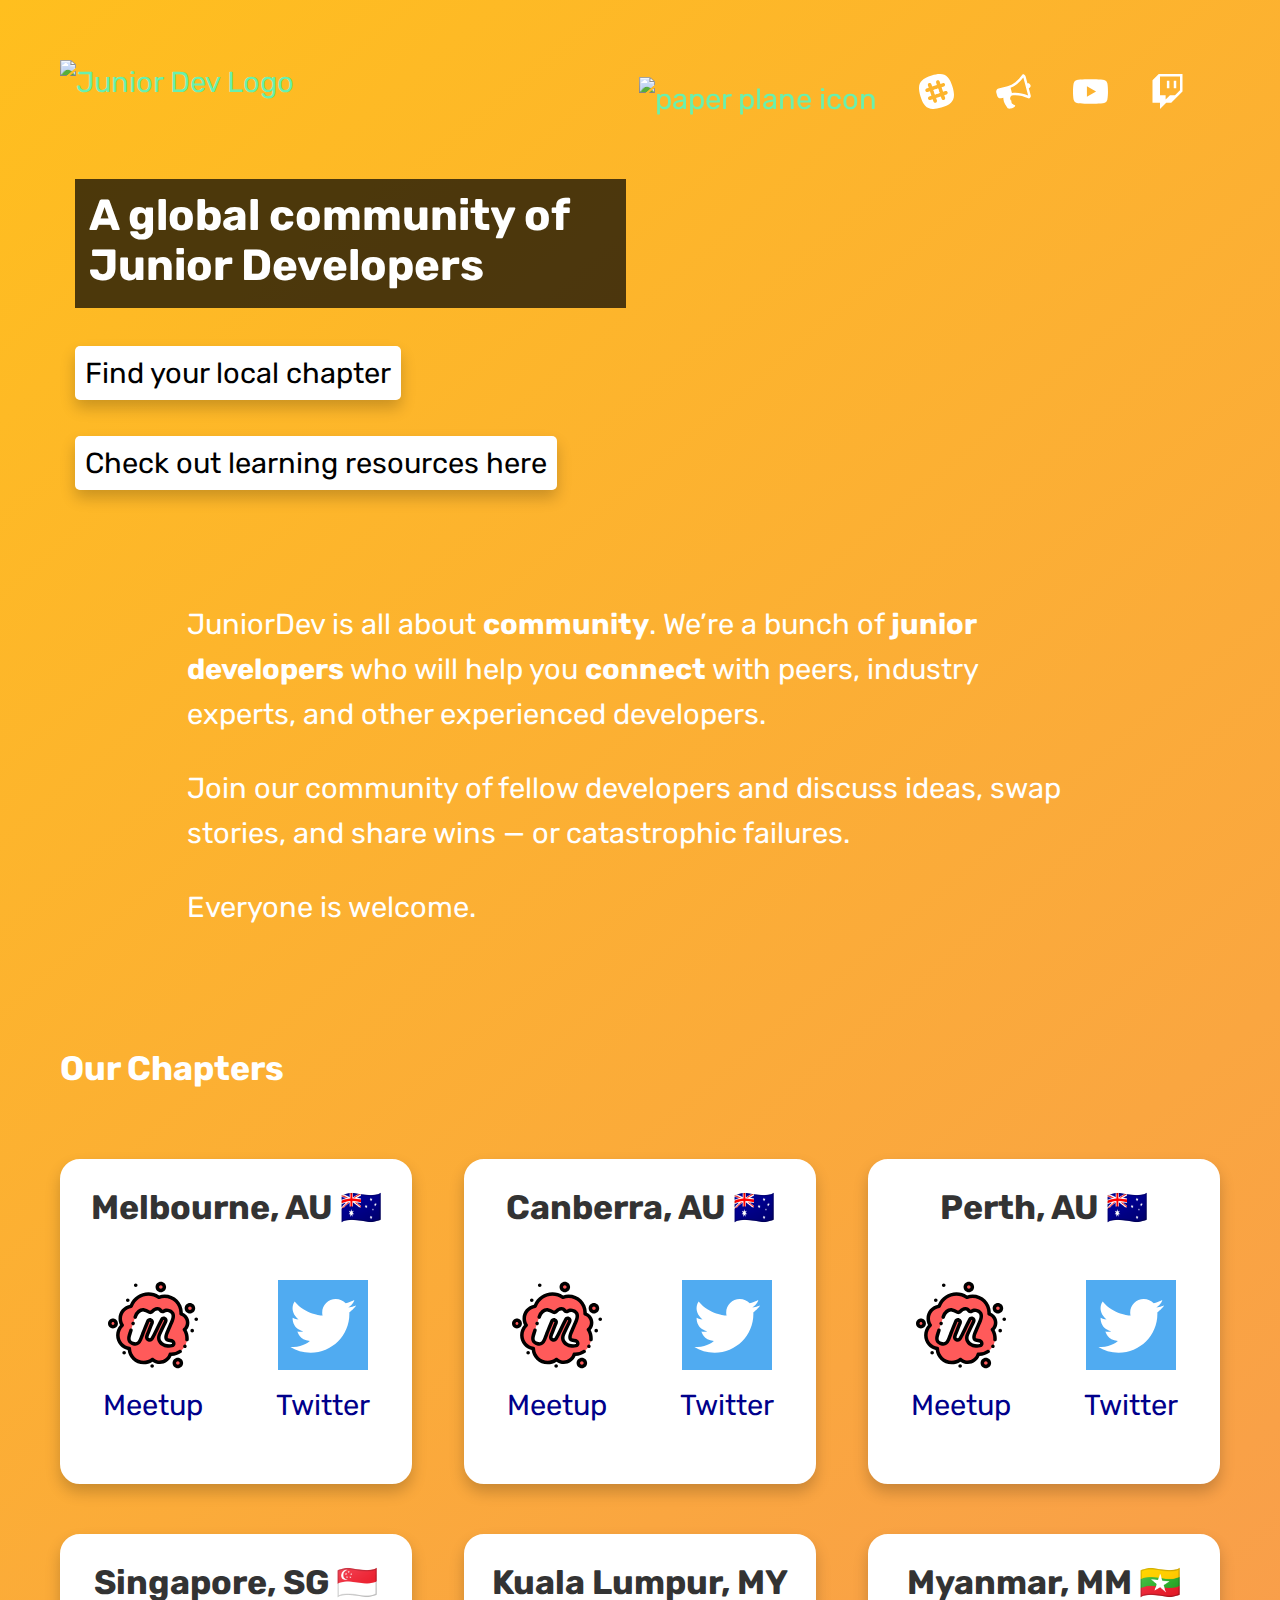
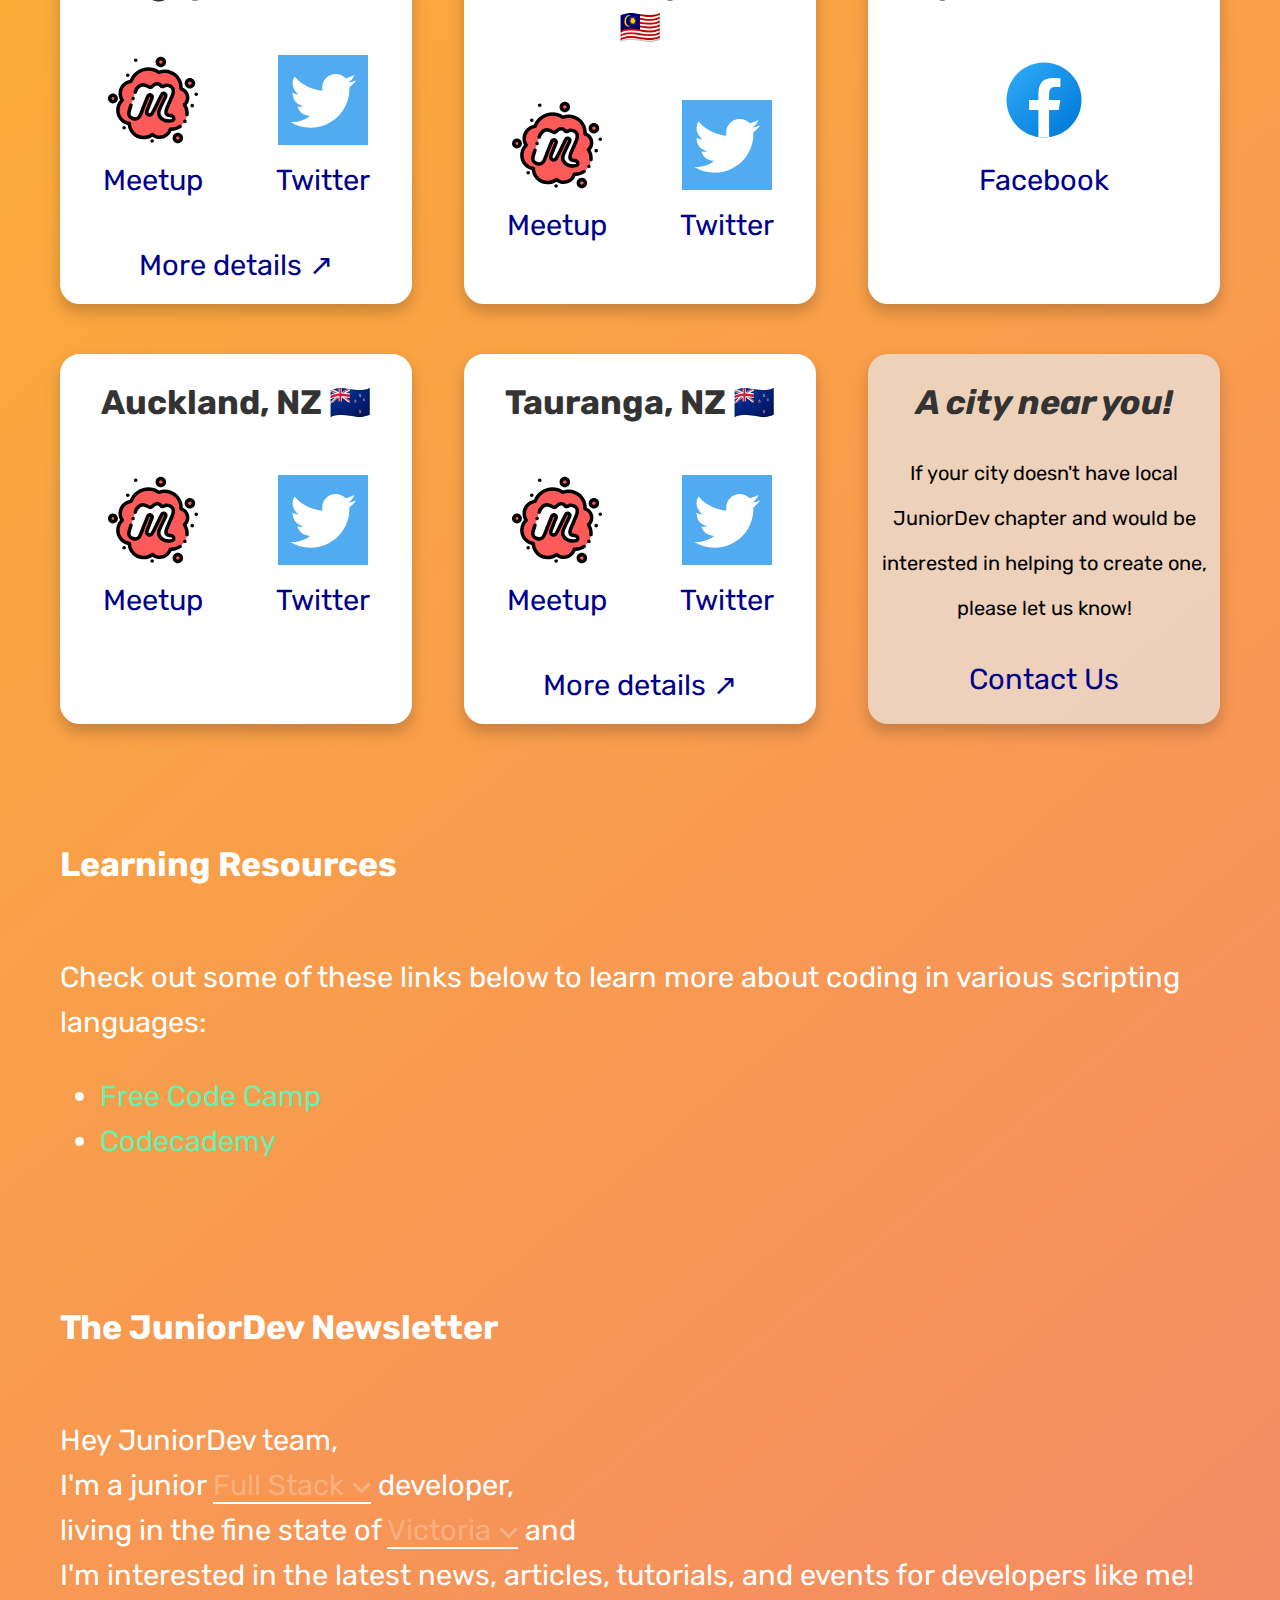
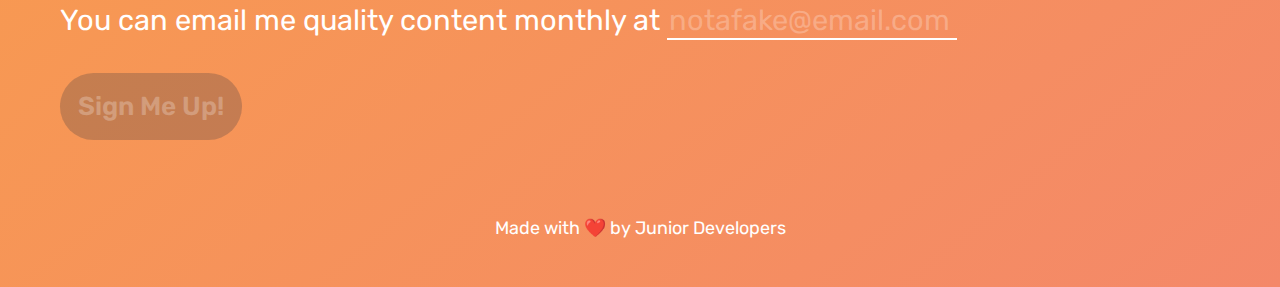
==== commit 45625325: "Add links to Youtube and Twitch" ====
--- a/index.html
+++ b/index.html
@@ -65,6 +65,26 @@
             /><span class="navText">Become a Speaker</span></a
           >
         </li>
+        <li>
+          <a href="https://www.youtube.com/channel/UCAbZuBBeidxmz2w_hxa4udw" target="_blank"
+            ><img
+              class="navIcon"
+              id="youtubeIcon"
+              src="images/youtube.svg"
+              alt="youtube icon"
+            /><span class="navText">Subscribe to our Youtube</span></a
+          >
+        </li>
+        <li>
+          <a href="https://www.twitch.tv/juniordev_io" target="_blank"
+            ><img
+              class="navIcon"
+              id="twitchIcon"
+              src="images/twitch.svg"
+              alt="twitch icon"
+            /><span class="navText">Check out our Twitch</span></a
+          >
+        </li>
       </ul>
     </nav>
 
@@ -79,6 +99,8 @@
               <span>A global community of Junior Developers</span>
             </div>
             <a class="button" href="#chapters">Find your local chapter</a>
+            <br><br>
+            <a class="button" href="#resources">Check out learning resources here</a>
           </div>
           <div class="hero-item">
             <div class="embed-container">
@@ -354,6 +376,20 @@
             </div>
           </div>
         </div>
+
+        <h3 id="resources">Learning Resources</h3>
+        <!-- Begin learning resources page -->
+          <p>Check out some of these links below to learn more about coding in various scripting languages:</p>
+            <ul>
+              <li>
+                <a href="https://freecodecamp.org">Free Code Camp</a>
+              </li>
+              <li>
+                  <a href="https://codecademy.com">Codecademy</a>
+              </li>
+            </ul>
+          <br>
+
         <h3 id="newsletter">The JuniorDev Newsletter</h3>
         <!-- Begin MailChimp Signup Form -->
         <div id="mc_embed_signup">
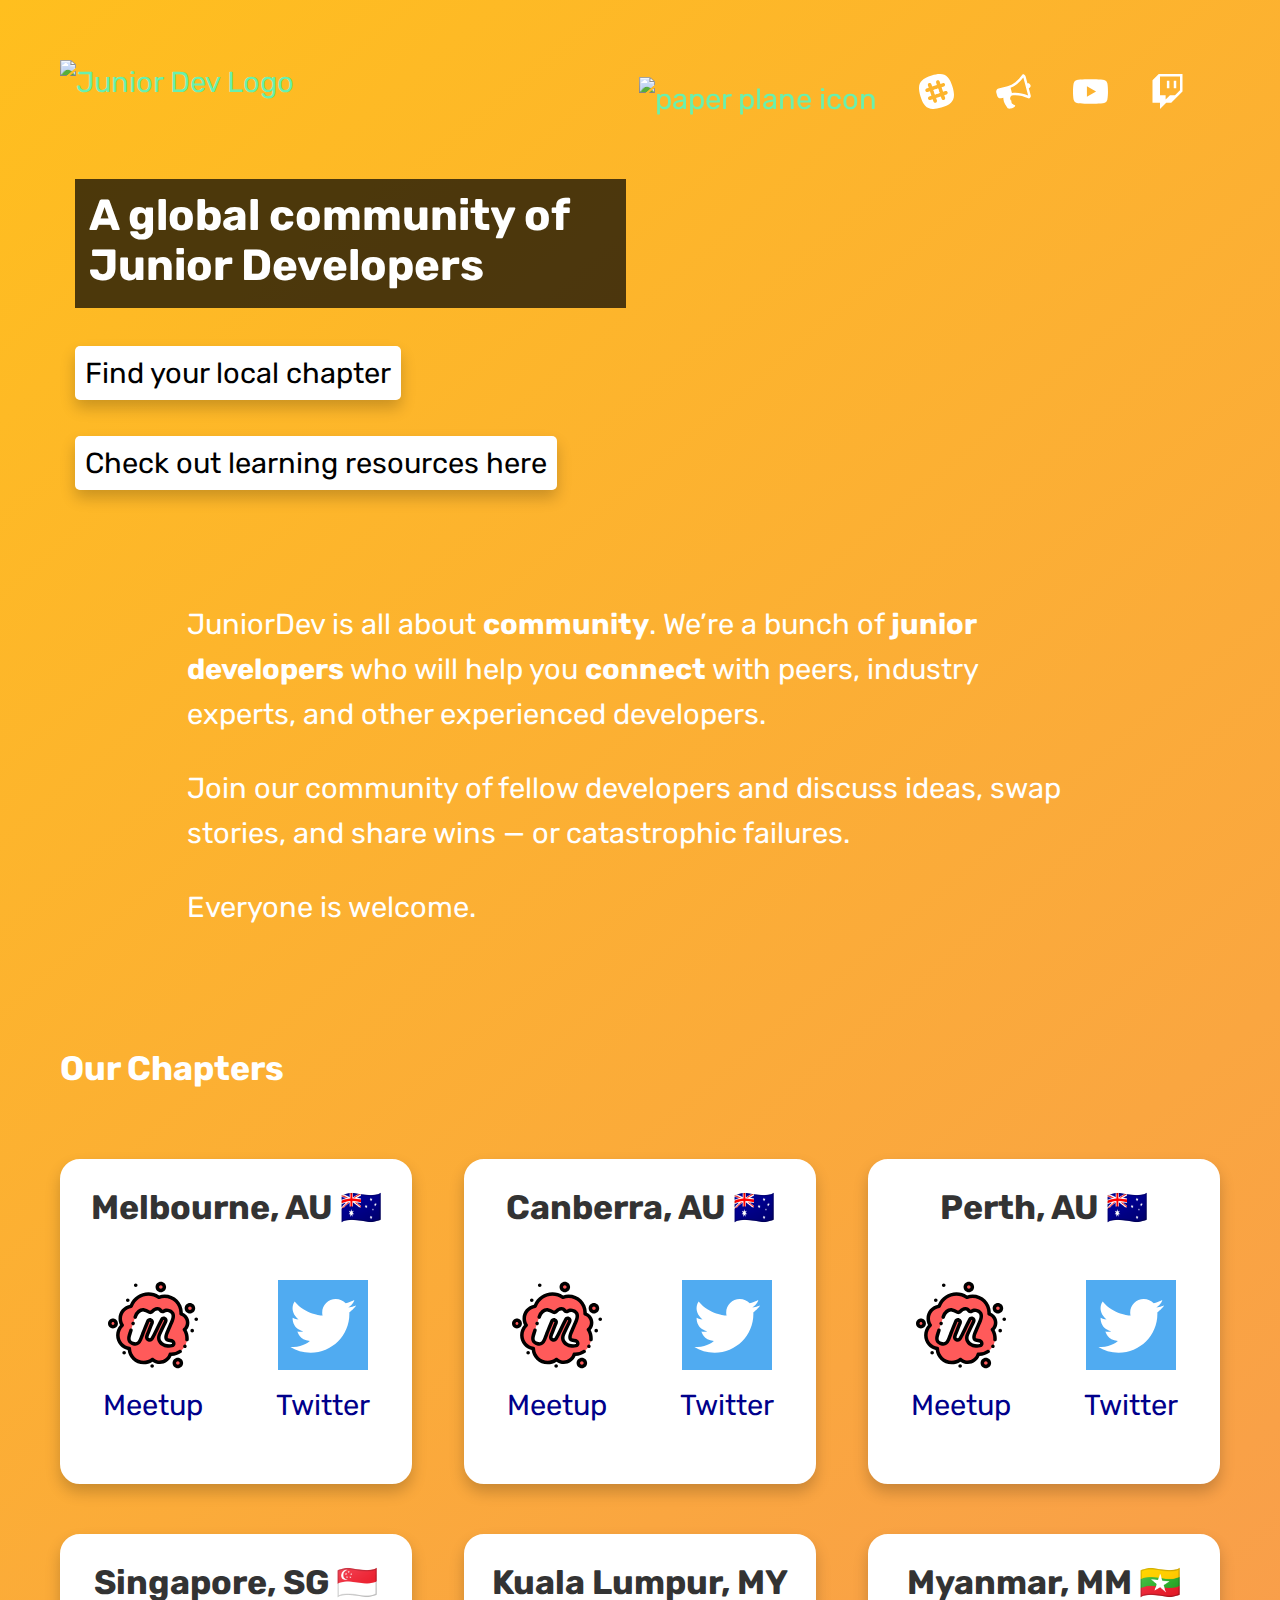
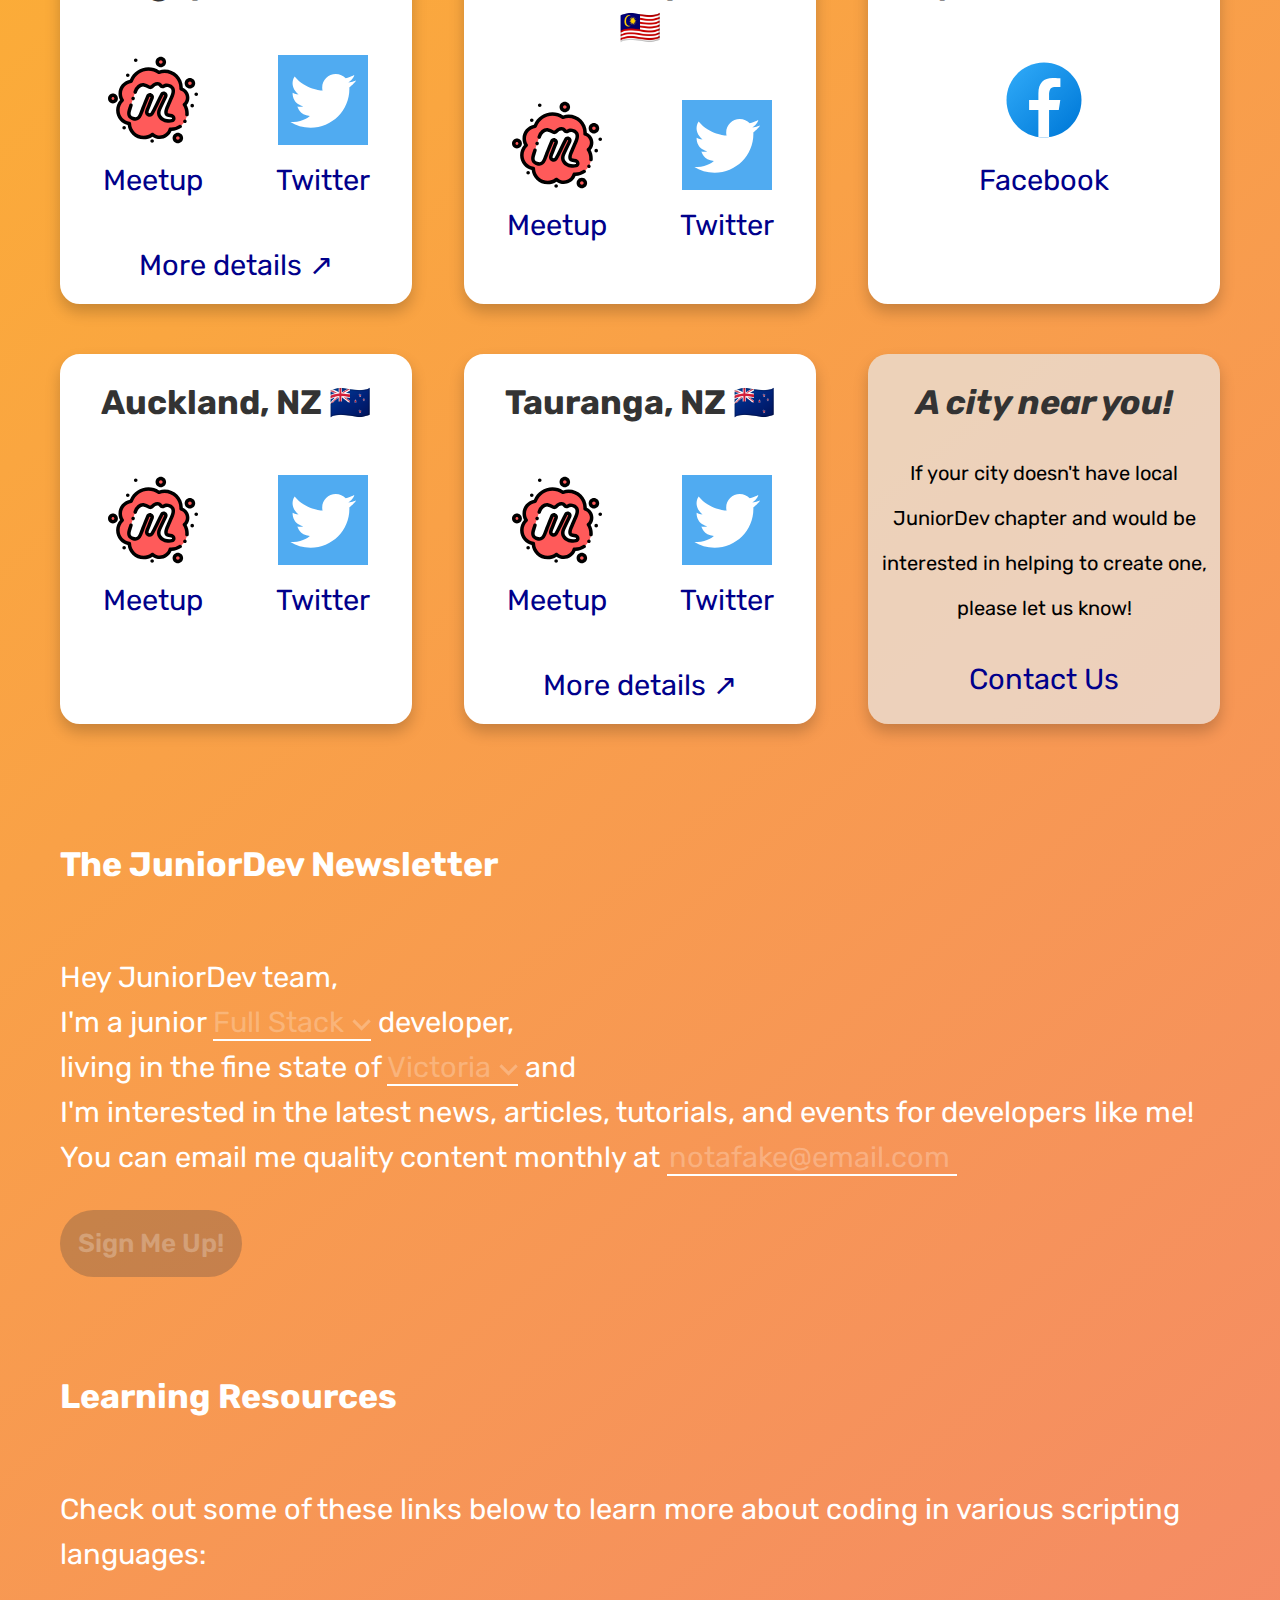
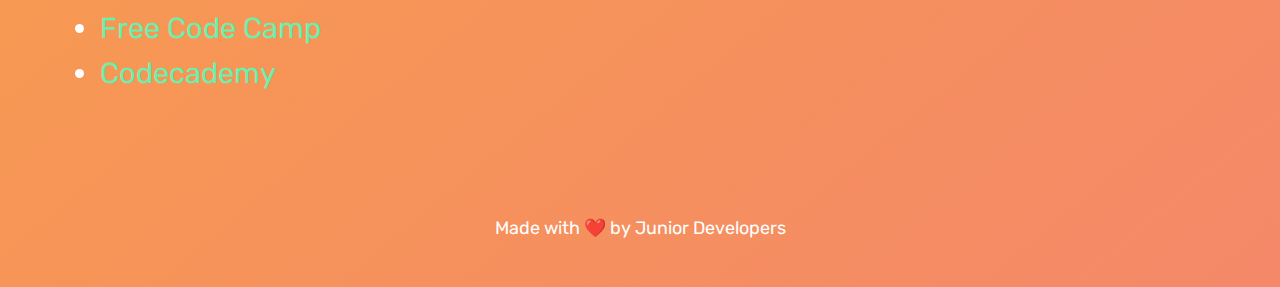
==== commit 7312aa5e: "Merge pull request #100 from juniordevio/ksim/add-youtube-twitch-icons" ====
--- a/index.html
+++ b/index.html
@@ -376,19 +376,6 @@
             </div>
           </div>
         </div>
-
-        <h3 id="resources">Learning Resources</h3>
-        <!-- Begin learning resources page -->
-          <p>Check out some of these links below to learn more about coding in various scripting languages:</p>
-            <ul>
-              <li>
-                <a href="https://freecodecamp.org">Free Code Camp</a>
-              </li>
-              <li>
-                  <a href="https://codecademy.com">Codecademy</a>
-              </li>
-            </ul>
-          <br>
 
         <h3 id="newsletter">The JuniorDev Newsletter</h3>
         <!-- Begin MailChimp Signup Form -->
@@ -546,6 +533,19 @@
             </div>
           </form>
         </div>
+
+        <h3 id="resources">Learning Resources</h3>
+        <!-- Begin learning resources page -->
+          <p>Check out some of these links below to learn more about coding in various scripting languages:</p>
+            <ul>
+              <li>
+                <a href="https://freecodecamp.org">Free Code Camp</a>
+              </li>
+              <li>
+                  <a href="https://codecademy.com">Codecademy</a>
+              </li>
+            </ul>
+          <br>
         <div class="bottom">
           <p>Made with ❤️ by Junior Developers</p>
         </div>
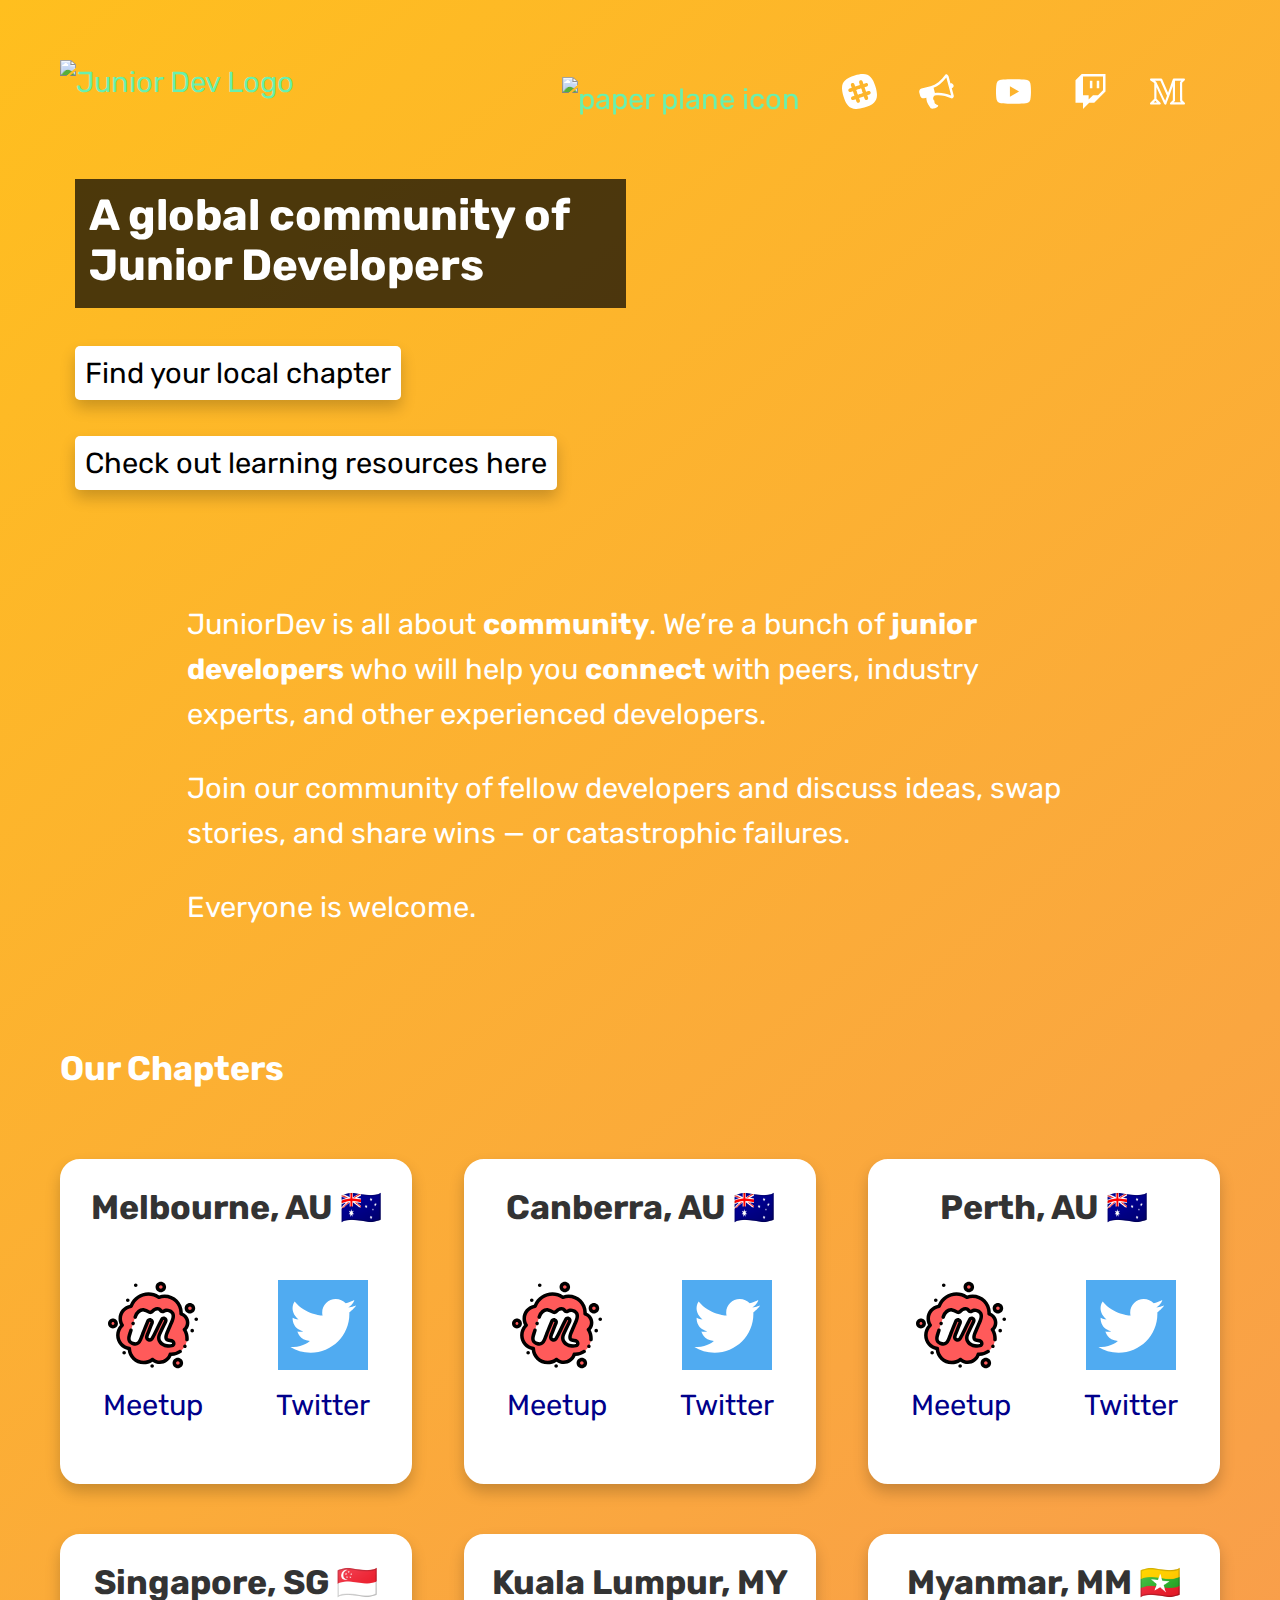
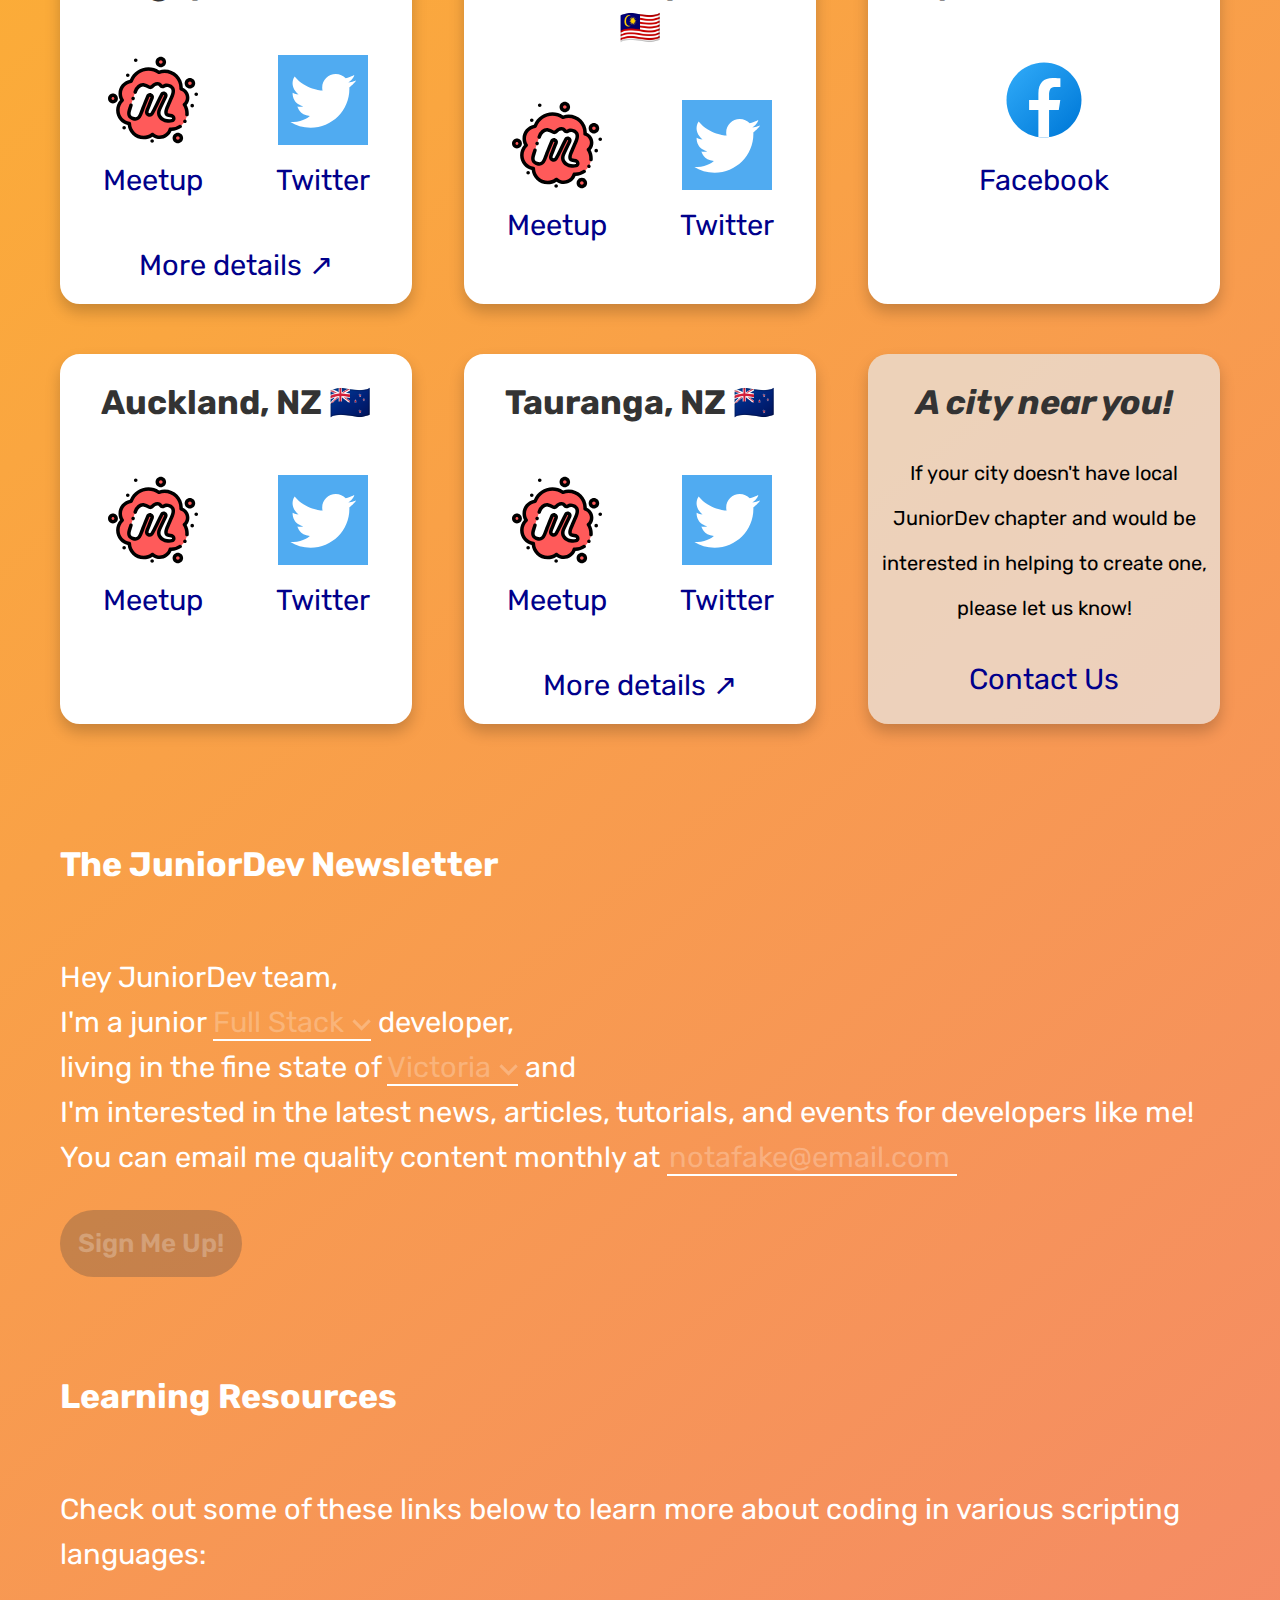
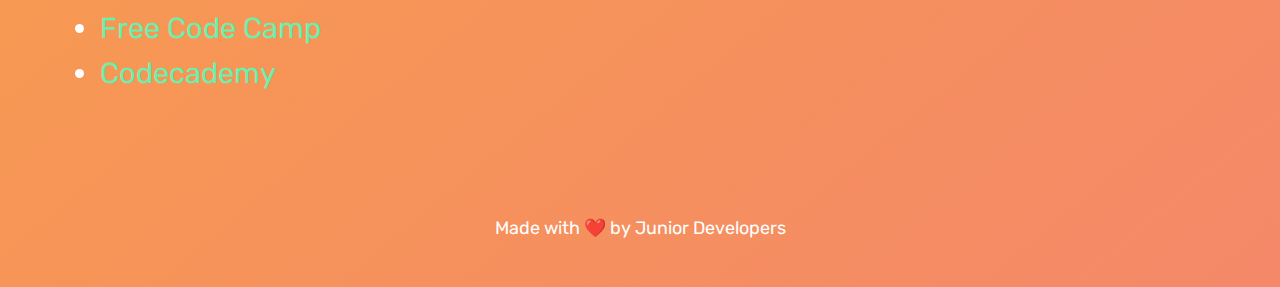
==== commit 9ef4b09b: "Medium Link Added" ====
--- a/index.html
+++ b/index.html
@@ -83,6 +83,16 @@
               src="images/twitch.svg"
               alt="twitch icon"
             /><span class="navText">Check out our Twitch</span></a
+          >
+        </li>
+        <li>
+          <a href="https://medium.com/juniordev" target="_blank"
+            ><img
+              class="navIcon"
+              id="mediumIcon"
+              src="images/medium.svg"
+              alt="medium icon"
+            /><span class="navText">Have a read at our Medium</span></a
           >
         </li>
       </ul>
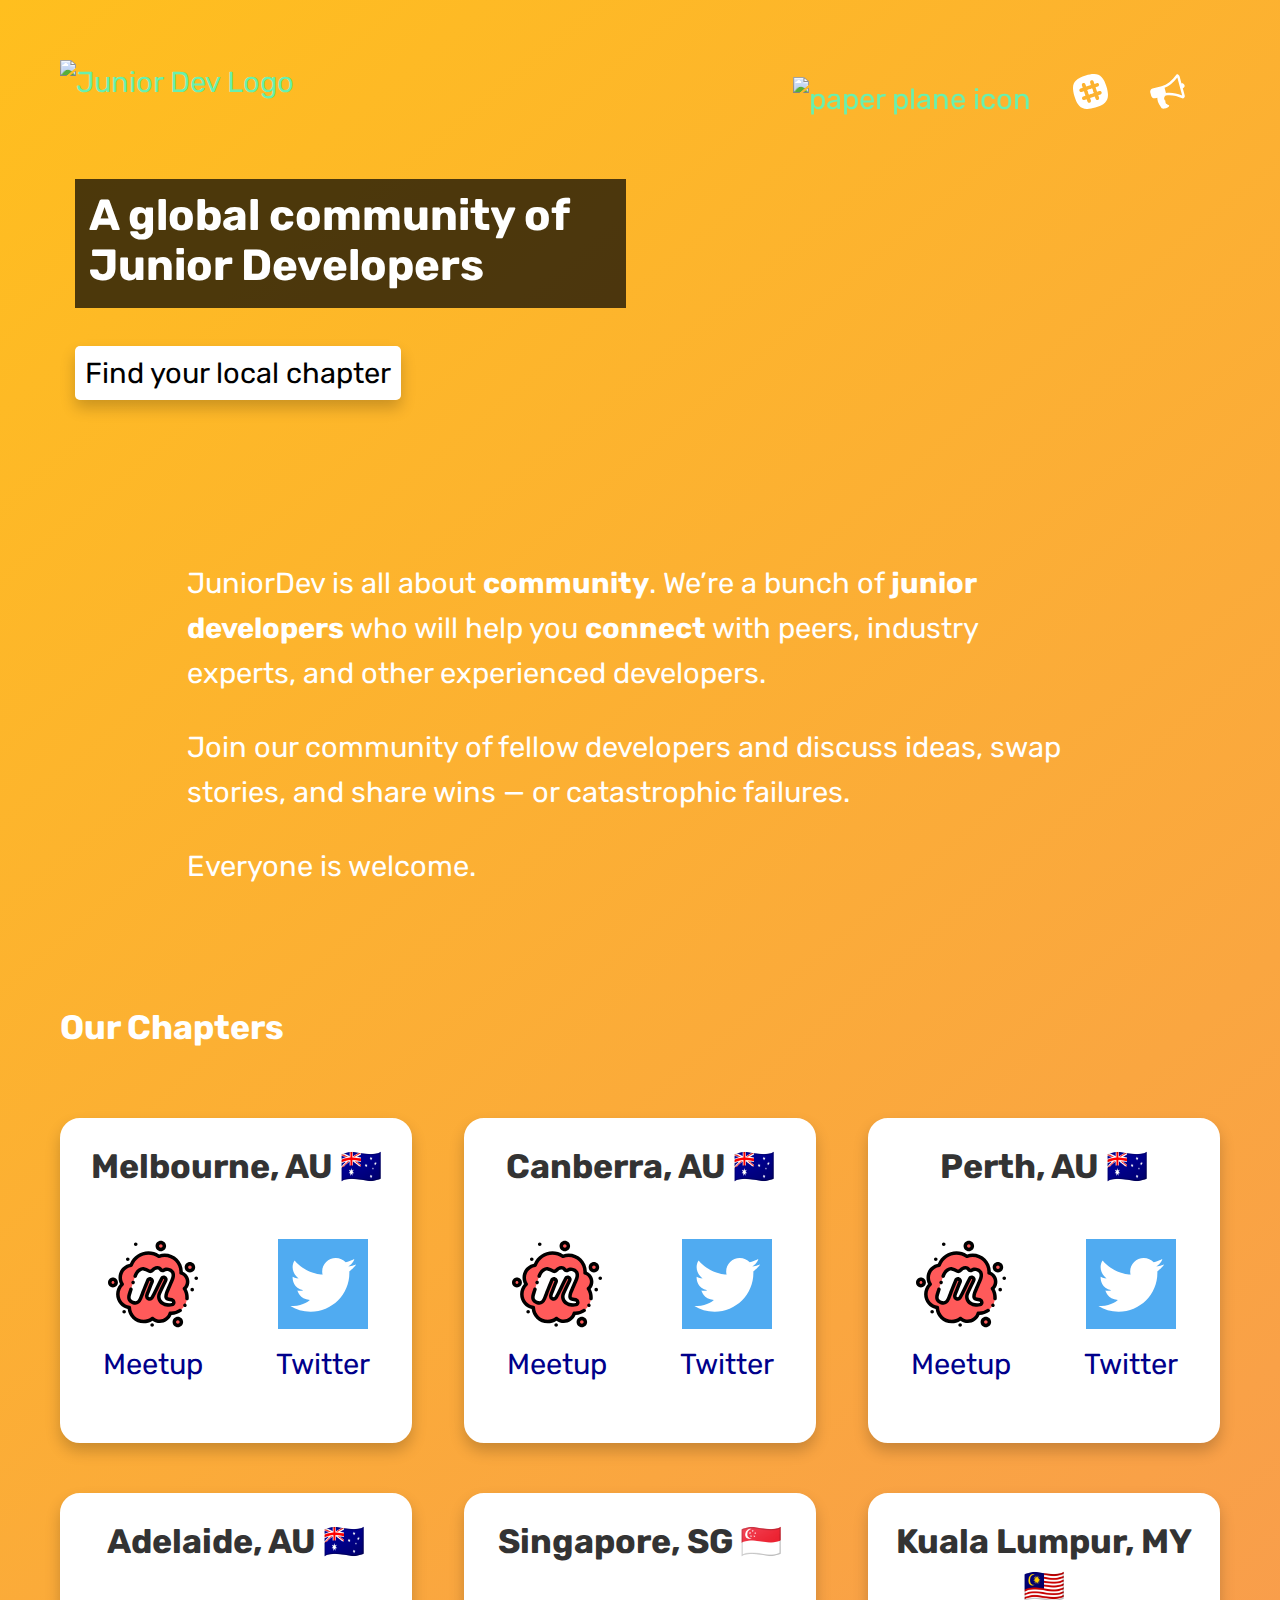
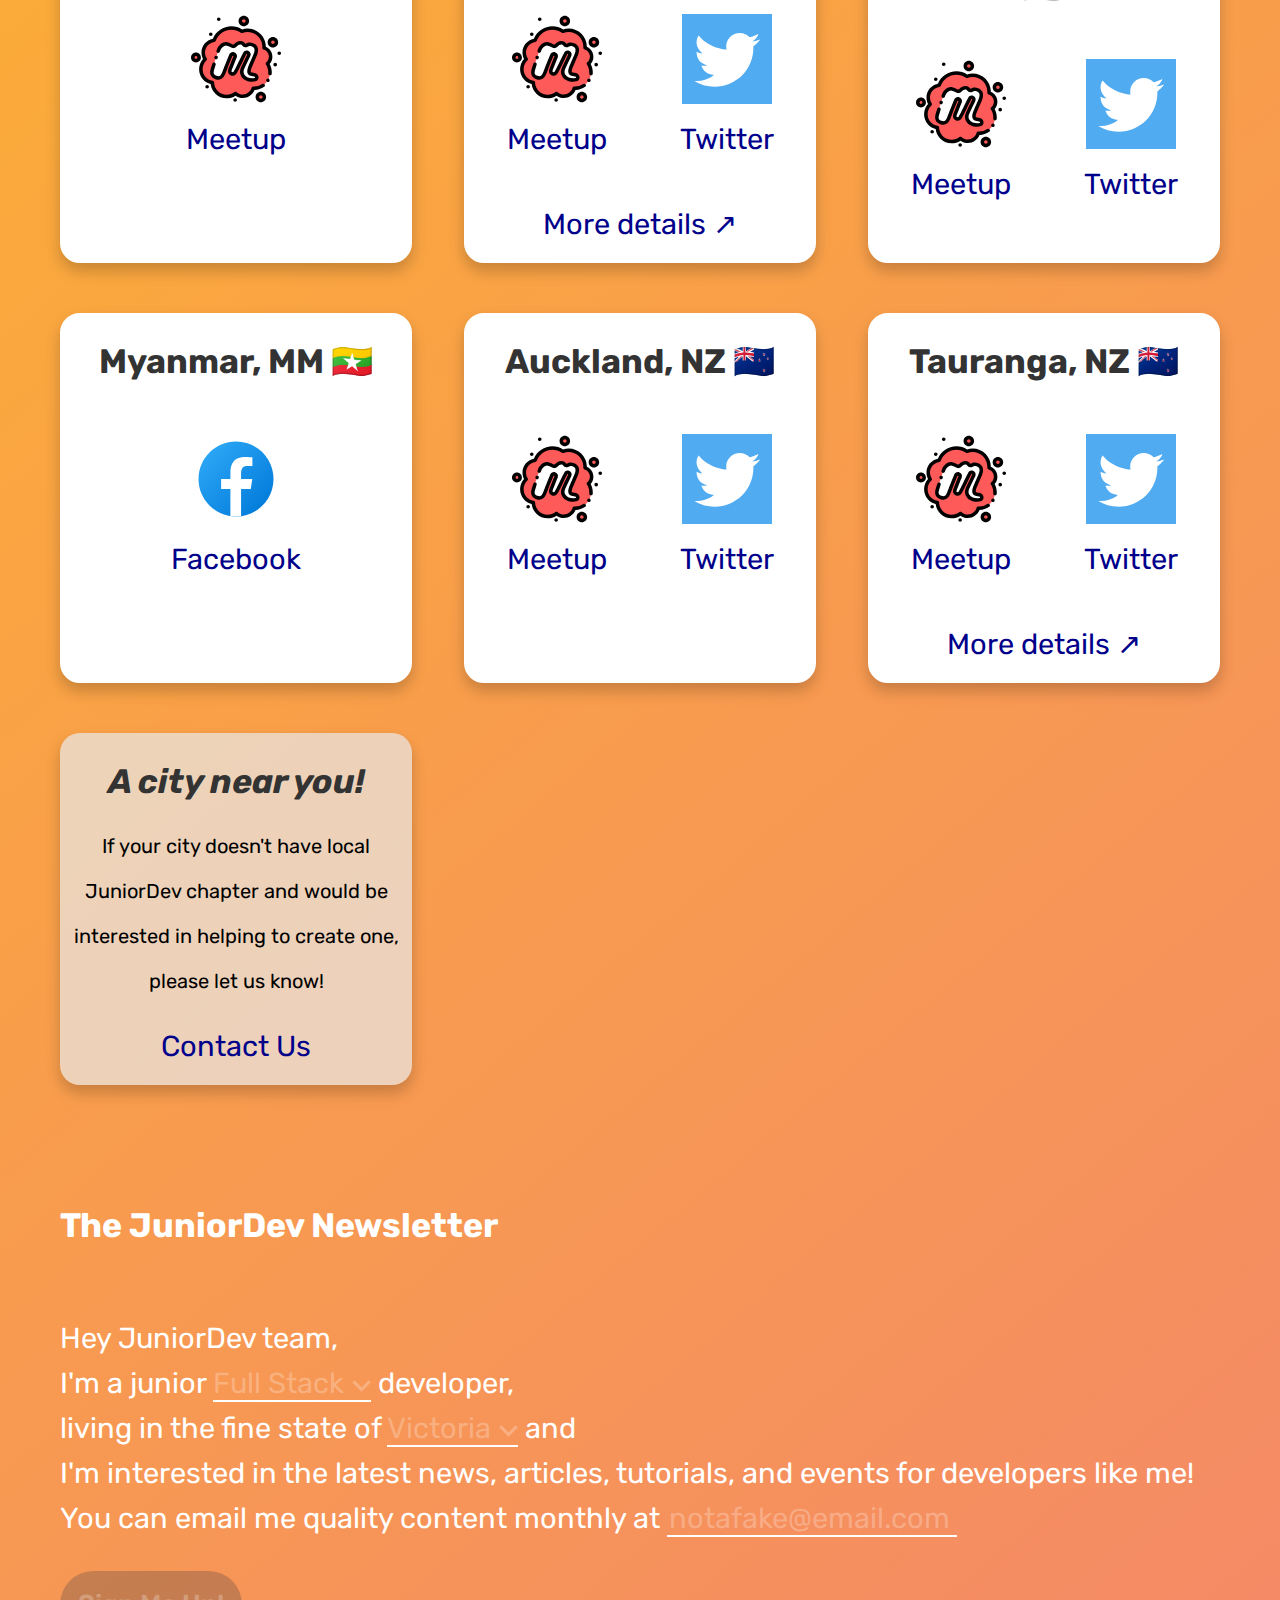
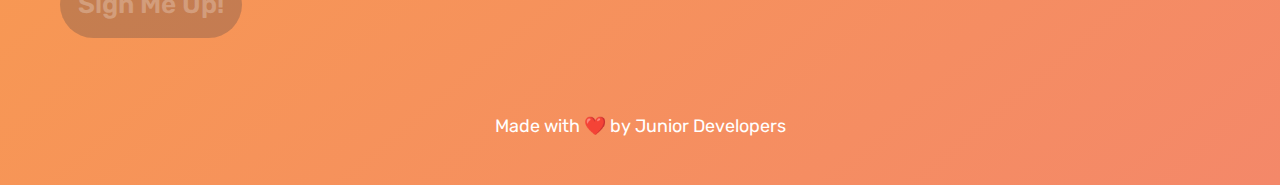
==== commit 78d7eedb: "Add Adelaide to meetup chapters" ====
--- a/index.html
+++ b/index.html
@@ -65,36 +65,6 @@
             /><span class="navText">Become a Speaker</span></a
           >
         </li>
-        <li>
-          <a href="https://www.youtube.com/channel/UCAbZuBBeidxmz2w_hxa4udw" target="_blank"
-            ><img
-              class="navIcon"
-              id="youtubeIcon"
-              src="images/youtube.svg"
-              alt="youtube icon"
-            /><span class="navText">Subscribe to our Youtube</span></a
-          >
-        </li>
-        <li>
-          <a href="https://www.twitch.tv/juniordev_io" target="_blank"
-            ><img
-              class="navIcon"
-              id="twitchIcon"
-              src="images/twitch.svg"
-              alt="twitch icon"
-            /><span class="navText">Check out our Twitch</span></a
-          >
-        </li>
-        <li>
-          <a href="https://medium.com/juniordev" target="_blank"
-            ><img
-              class="navIcon"
-              id="mediumIcon"
-              src="images/medium.svg"
-              alt="medium icon"
-            /><span class="navText">Have a read at our Medium</span></a
-          >
-        </li>
       </ul>
     </nav>
 
@@ -109,8 +79,6 @@
               <span>A global community of Junior Developers</span>
             </div>
             <a class="button" href="#chapters">Find your local chapter</a>
-            <br><br>
-            <a class="button" href="#resources">Check out learning resources here</a>
           </div>
           <div class="hero-item">
             <div class="embed-container">
@@ -227,7 +195,24 @@
 
             </div>
           </div>
-
+          <div class="card">
+            <div class="header">
+              <h3>Adelaide, AU 🇦🇺</h3>
+            </div>
+            <div class="links">
+              <div>
+                <a
+                  href="https://www.meetup.com/en-AU/junior-developers-adelaide/"
+                  target="_blank"
+                  ><img
+                    class="icon"
+                    src="images/meetup.svg"
+                    alt="meetup icon"
+                  /><span>Meetup</span></a
+                >
+              </div>
+            </div>
+          </div>
           <div class="card">
             <div class="header">
               <h3>Singapore, SG 🇸🇬</h3>
@@ -386,7 +371,6 @@
             </div>
           </div>
         </div>
-
         <h3 id="newsletter">The JuniorDev Newsletter</h3>
         <!-- Begin MailChimp Signup Form -->
         <div id="mc_embed_signup">
@@ -543,19 +527,6 @@
             </div>
           </form>
         </div>
-
-        <h3 id="resources">Learning Resources</h3>
-        <!-- Begin learning resources page -->
-          <p>Check out some of these links below to learn more about coding in various scripting languages:</p>
-            <ul>
-              <li>
-                <a href="https://freecodecamp.org">Free Code Camp</a>
-              </li>
-              <li>
-                  <a href="https://codecademy.com">Codecademy</a>
-              </li>
-            </ul>
-          <br>
         <div class="bottom">
           <p>Made with ❤️ by Junior Developers</p>
         </div>
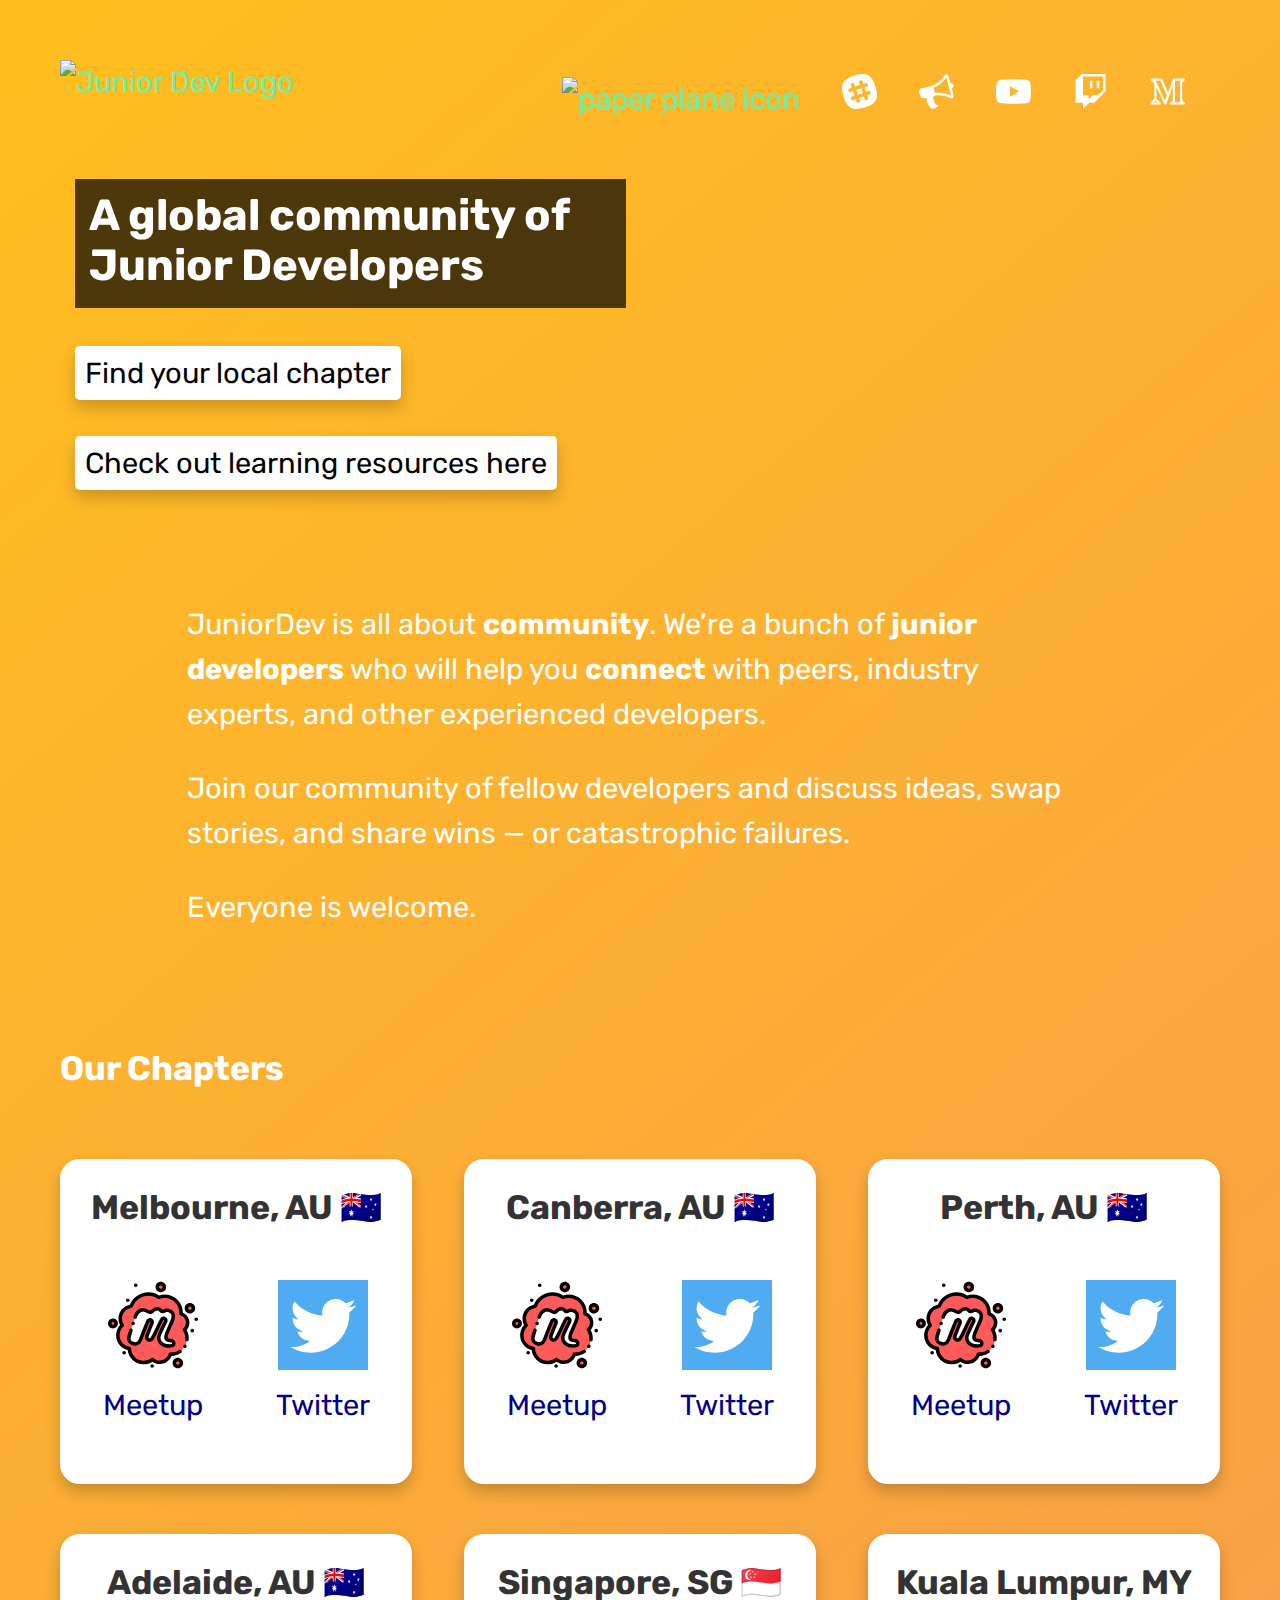
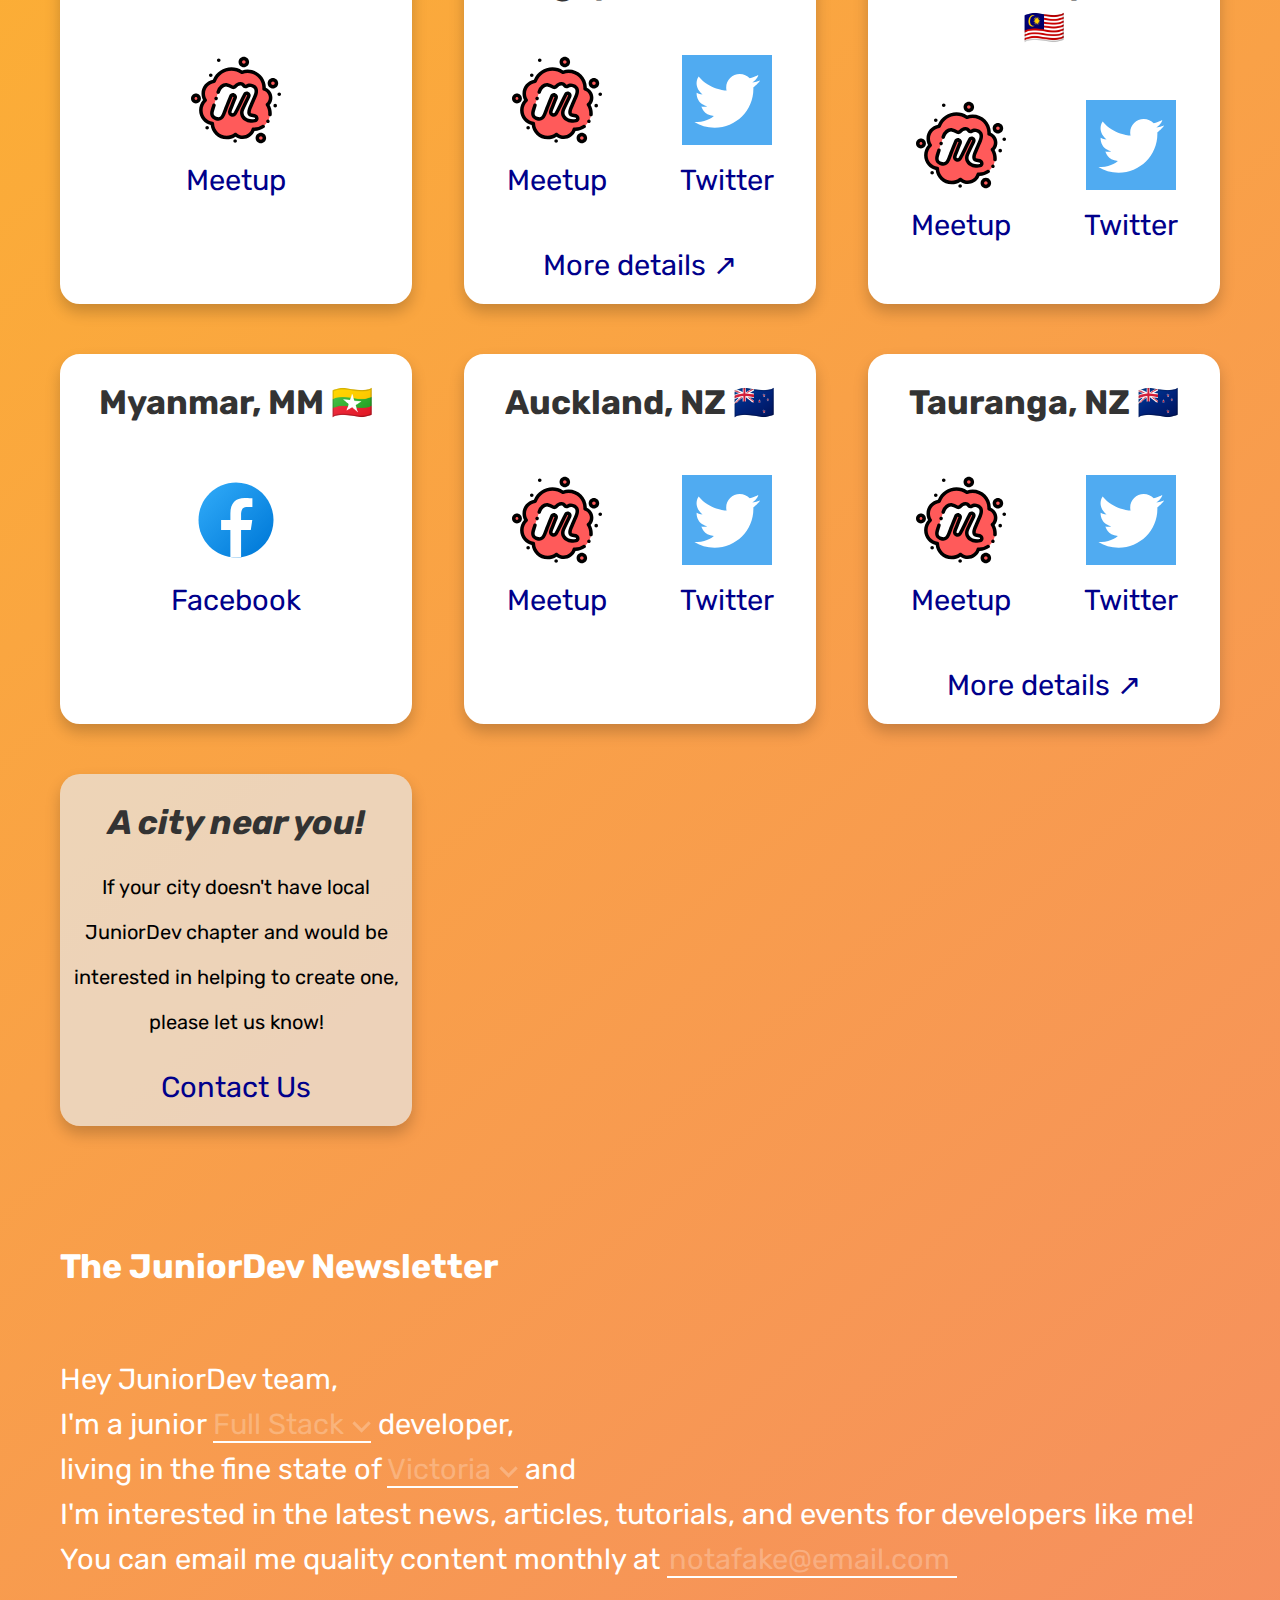
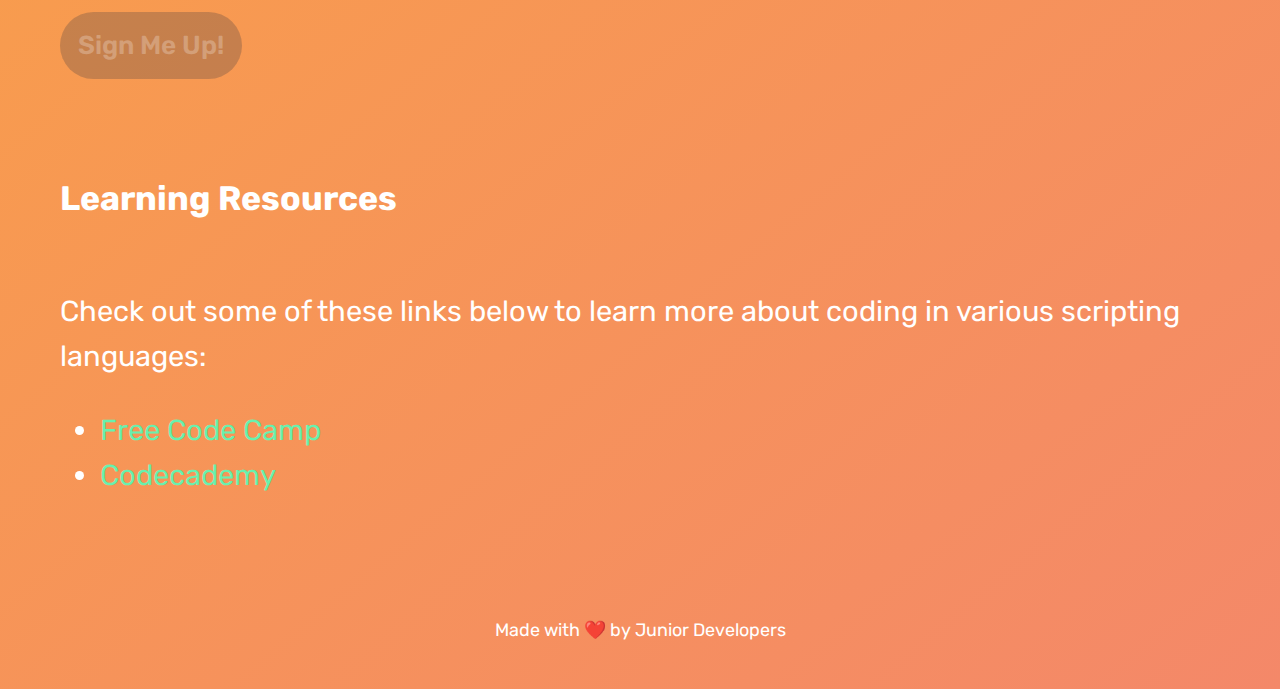
==== commit 36b2cf6f: "Merge pull request #103 from juniordevio/ksim/add-adelaide" ====
--- a/index.html
+++ b/index.html
@@ -65,6 +65,36 @@
             /><span class="navText">Become a Speaker</span></a
           >
         </li>
+        <li>
+          <a href="https://www.youtube.com/channel/UCAbZuBBeidxmz2w_hxa4udw" target="_blank"
+            ><img
+              class="navIcon"
+              id="youtubeIcon"
+              src="images/youtube.svg"
+              alt="youtube icon"
+            /><span class="navText">Subscribe to our Youtube</span></a
+          >
+        </li>
+        <li>
+          <a href="https://www.twitch.tv/juniordev_io" target="_blank"
+            ><img
+              class="navIcon"
+              id="twitchIcon"
+              src="images/twitch.svg"
+              alt="twitch icon"
+            /><span class="navText">Check out our Twitch</span></a
+          >
+        </li>
+        <li>
+          <a href="https://medium.com/juniordev" target="_blank"
+            ><img
+              class="navIcon"
+              id="mediumIcon"
+              src="images/medium.svg"
+              alt="medium icon"
+            /><span class="navText">Have a read at our Medium</span></a
+          >
+        </li>
       </ul>
     </nav>
 
@@ -79,6 +109,8 @@
               <span>A global community of Junior Developers</span>
             </div>
             <a class="button" href="#chapters">Find your local chapter</a>
+            <br><br>
+            <a class="button" href="#resources">Check out learning resources here</a>
           </div>
           <div class="hero-item">
             <div class="embed-container">
@@ -371,6 +403,7 @@
             </div>
           </div>
         </div>
+
         <h3 id="newsletter">The JuniorDev Newsletter</h3>
         <!-- Begin MailChimp Signup Form -->
         <div id="mc_embed_signup">
@@ -527,6 +560,19 @@
             </div>
           </form>
         </div>
+
+        <h3 id="resources">Learning Resources</h3>
+        <!-- Begin learning resources page -->
+          <p>Check out some of these links below to learn more about coding in various scripting languages:</p>
+            <ul>
+              <li>
+                <a href="https://freecodecamp.org">Free Code Camp</a>
+              </li>
+              <li>
+                  <a href="https://codecademy.com">Codecademy</a>
+              </li>
+            </ul>
+          <br>
         <div class="bottom">
           <p>Made with ❤️ by Junior Developers</p>
         </div>
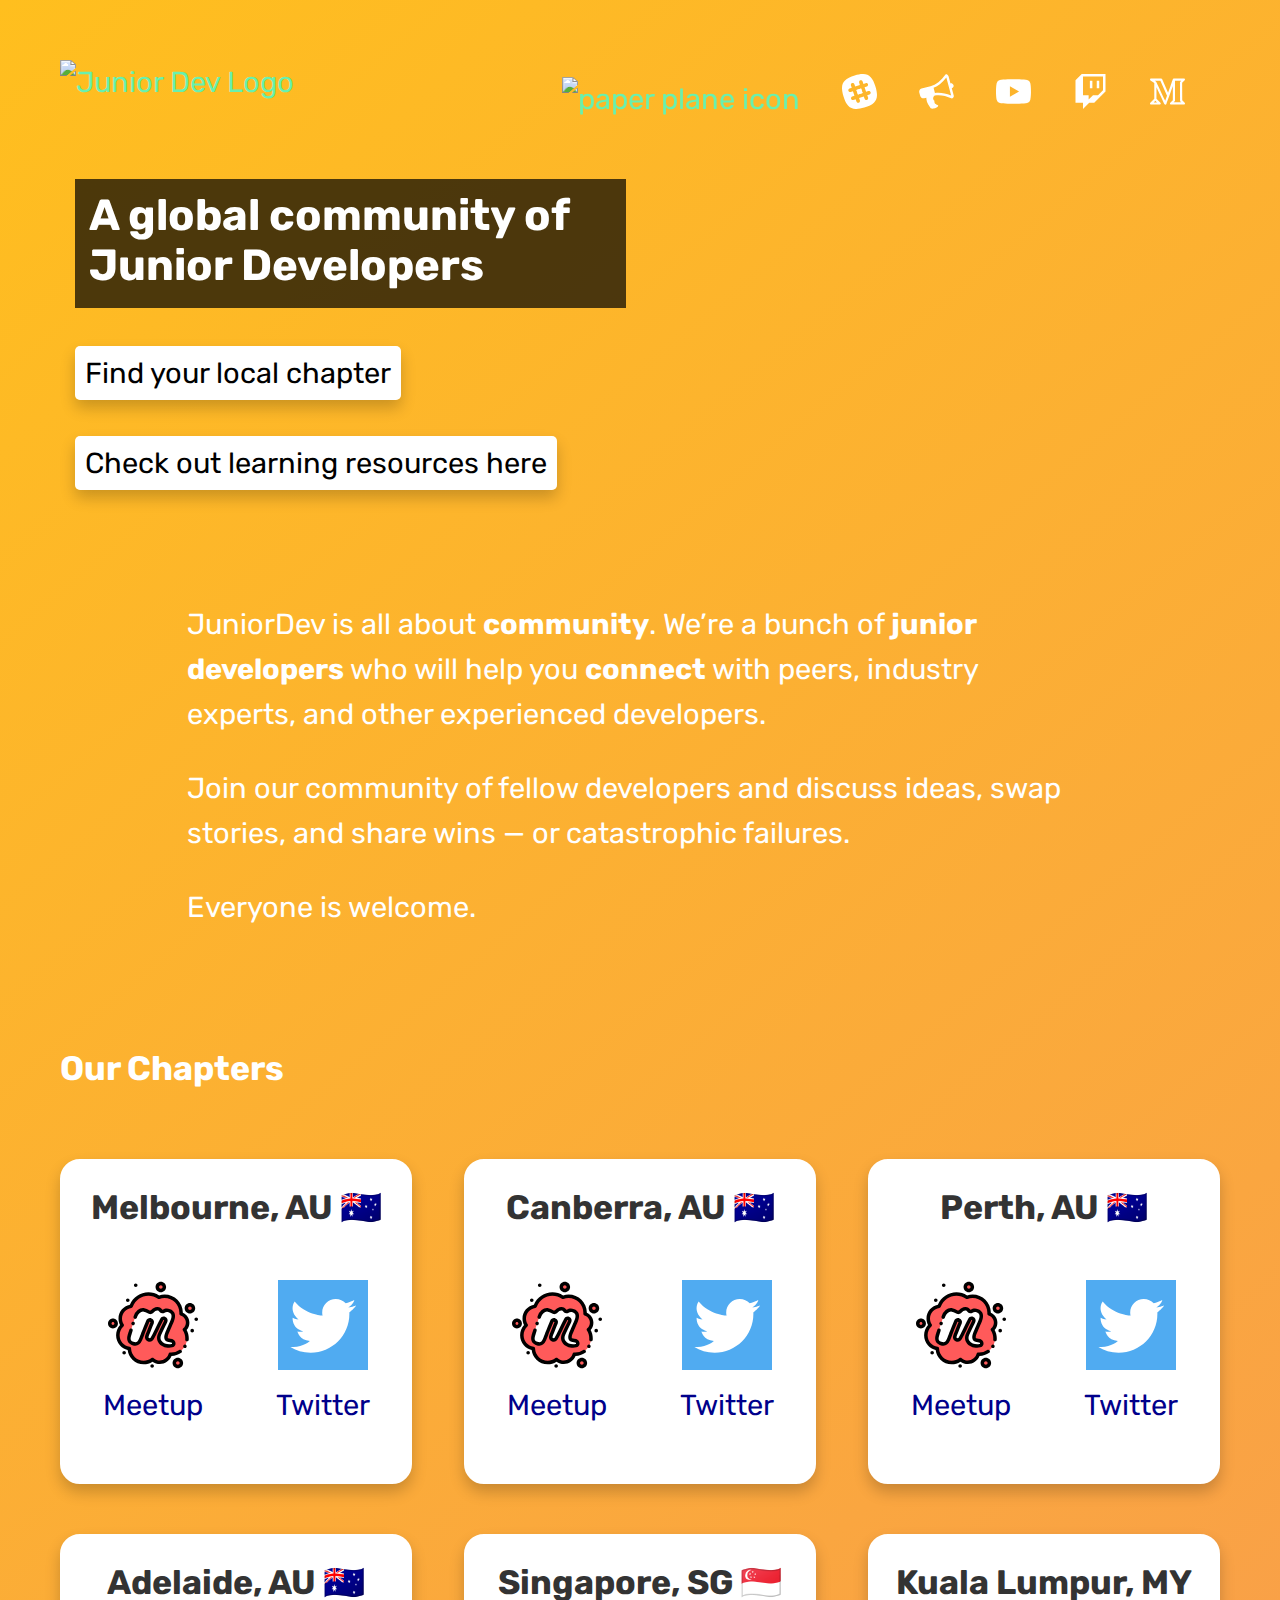
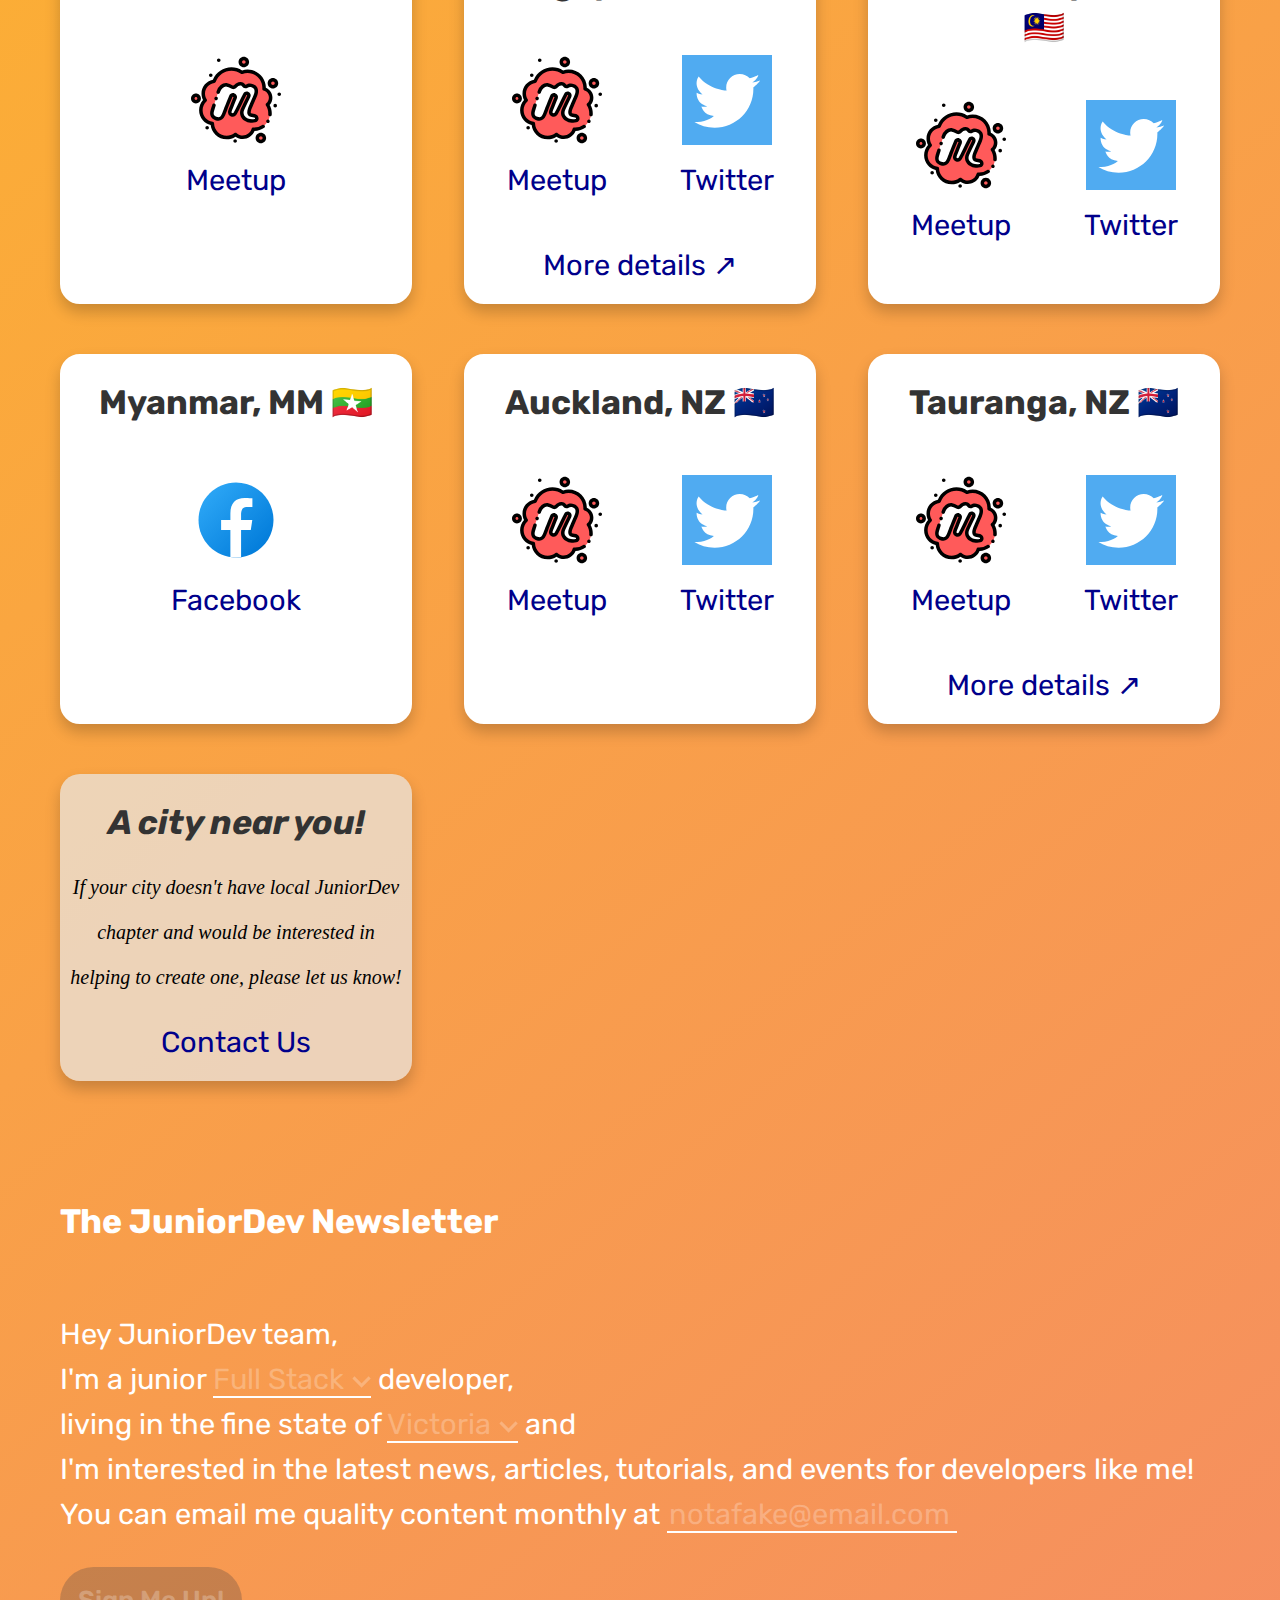
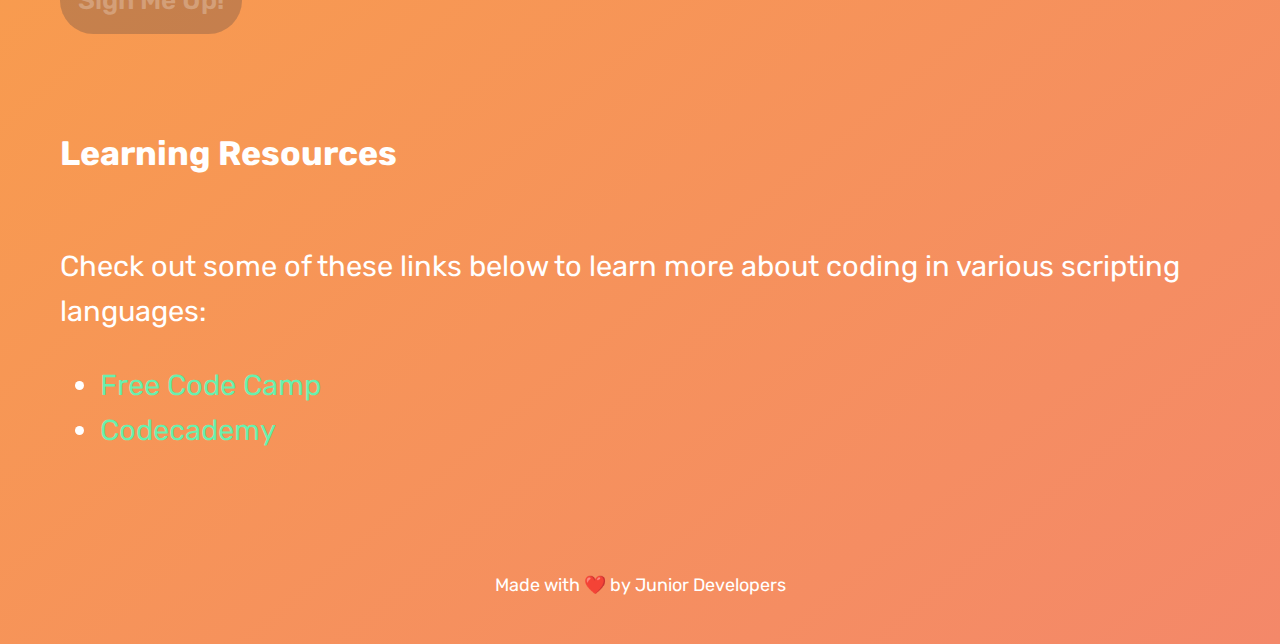
==== commit 0138100f: "Update index.html" ====
--- a/index.html
+++ b/index.html
@@ -393,10 +393,10 @@
               <h3><i>A city near you!</i></h3>
             </div>
             <div>
-              <p>
+              <p style="font-family: cursive;"><i>
                 If your city doesn't have local JuniorDev chapter and would be
                 interested in helping to create one, please let us know!
-              </p>
+              </i></p>
             </div>
             <div class="footer">
               <a href="mailto:hello@juniordev.io"><span>Contact Us</span></a>
--- a/styles.css
+++ b/styles.css
@@ -49,6 +49,10 @@
   border-radius: 5px;
   padding: 10px;
   white-space: nowrap;
+  transition: background 1s;
+}
+a.button:hover{
+  background: #25f18d;
 }
 
 .container {
@@ -723,3 +727,17 @@
   width: 100%;
   height: 100%;
 }
+
+/* utility classes */
+
+.text-align-center{
+  text-align:center;
+}
+
+/* 404 page */
+
+.image-404{
+  max-width: 550px;
+  width: 100%;
+  height: auto; 
+}
